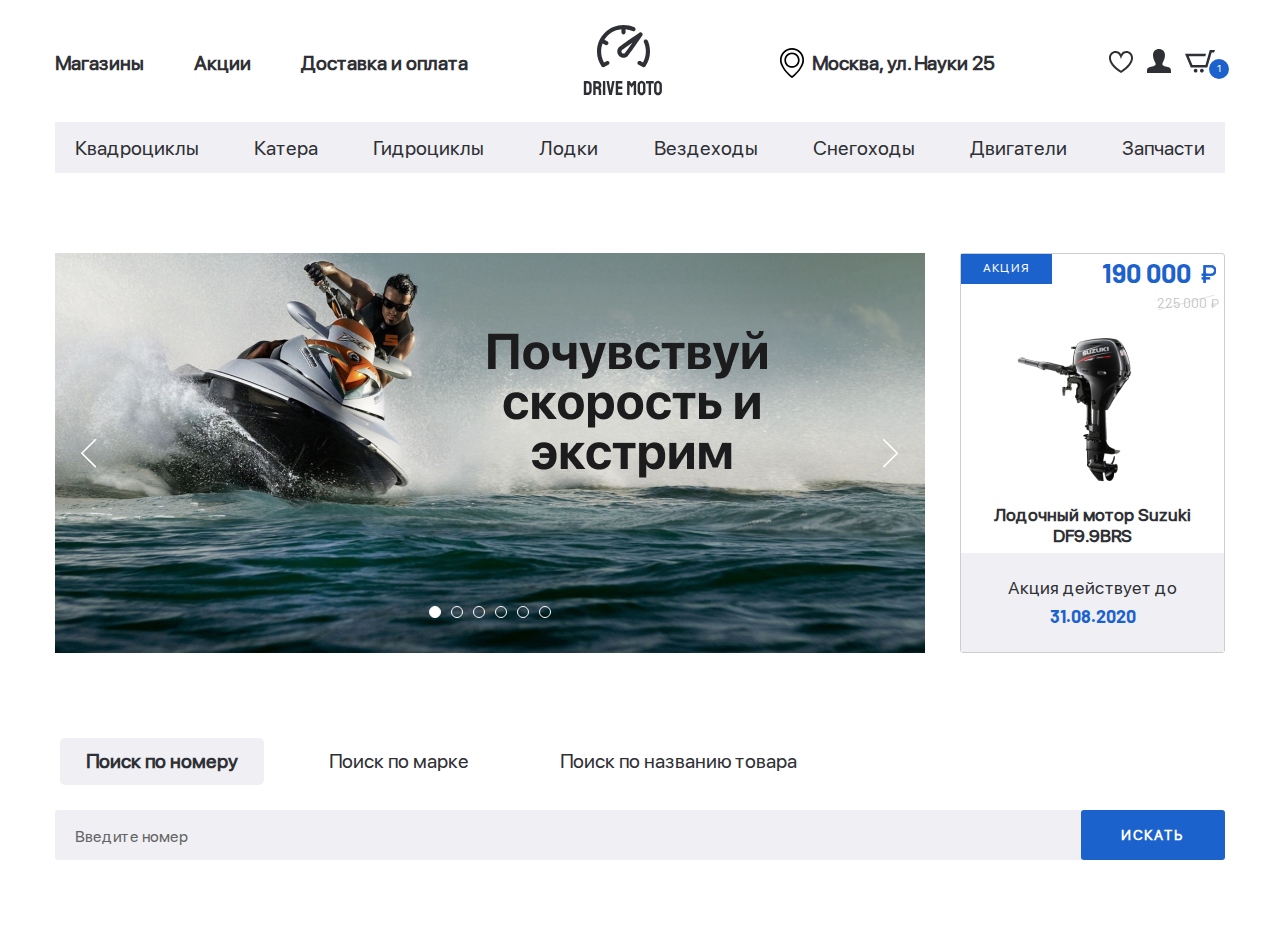
==== index.html @ dd945bc8 "adaptive search section" ====
<!DOCTYPE html>
<html lang="ru">

<head>
  <meta charset="UTF-8">
  <meta name="viewport" content="width=device-width, initial-scale=1.0">
  <title>Магазин гидроциклов</title>
  <link rel="preconnect" href="https://fonts.gstatic.com">
  <link href="https://fonts.googleapis.com/css2?family=Barlow:wght@300;400;600;700&display=swap" rel="stylesheet">
  <link rel="stylesheet" href="/css/normalize.css">
  <link rel="stylesheet" href="/css/fonts.css">
  <link rel="stylesheet" href="/css/slick.css">
  <link rel="stylesheet" href="/css/ion.rangeSlider.min.css">
  <link rel="stylesheet" href="/css/jquery.formstyler.css">
  <link rel="stylesheet" href="/css/jquery.formstyler.theme.css">
  <link rel="stylesheet" href="/css/jquery.rateyo.min.css">

  <!-- <link rel="stylesheet" href="/css/slick-theme.css"> -->
  <link rel="stylesheet" href="/css/style.css">
  <link rel="stylesheet" href="/css/media.css">
</head>

<body>

  <!-- start header -->

  <header class="header">
    <div class="container">
      <div class="header__top">
        <button class="mobile-menu__btn">
          <div class="mobile-menu__btn-line"></div>
          <div class="mobile-menu__btn-line"></div>
          <div class="mobile-menu__btn-line"></div>
        </button>

        <ul class="header__top-menu">
          <li><a href="#">Магазины</a></li>
          <li><a href="#">Акции</a></li>
          <li><a href="#">Доставка и оплата</a></li>
        </ul>
        <!-- /.header__top-menu -->
        <a href="#" class="header__logo">
          <img src="/img/logo.svg" alt="logo">
        </a>
        <div class="header__top-adress">
          <img src="/icons/location.svg" alt="adress" class="header__top-location">
          <span>Москва, ул. Науки 25</span>
        </div>
        <!-- /.header__top-adress -->
        <div class="header__top-links">
          <a href="" class="header__top-icon icon-heart"><img src="/icons/heart.svg" alt="heart"></a>
          <a href="" class="header__top-icon icon-user"><img src="/icons/user.svg" alt="user"></a>
          <a href="" class="header__top-icon icon-cart"><img src="/icons/cart.svg" alt="cart"></a>
          <span>1</span>
        </div>
        <!-- /.header__top-links -->
      </div>
      <!-- /.header__top -->
    </div>

    <div class="mobile-menu__top">
      <ul class="mobile-menu__top-items">
        <li><a href="#">Магазины</a></li>
        <li><a href="#">Акции</a></li>
        <li><a href="#">Доставка и оплата</a></li>
      </ul>
  </div>
  <!-- /.mobile-top__menu -->

    <div class="mobile-menu">
      <ul class="mobile-menu__items">

        <li class="mobil-menu__item">
          <a href="#" class="mobil-menu__link">
            <img src="/icons/user.svg" alt="user" class="mobil-menu__img">
            Войти
          </a>
        </li>

        <li class="mobil-menu__item">
          <a href="#" class="mobil-menu__link">
            <img src="/icons/user.svg" alt="user" class="mobil-menu__img">
            Регистрация
          </a>
        </li>

        <li class="mobil-menu__item">
          <a href="#" class="mobil-menu__link">
            <img src="/icons/heart.svg" alt="user" class="mobil-menu__img">
            Избранное
          </a>
        </li>

        <li class="mobil-menu__item">
          <a href="#" class="mobil-menu__link">
            <img src="/icons/cart.svg" alt="user" class="mobil-menu__img">
            Корзина
          </a>
        </li>

        <li class="mobil-menu__item">
          <a href="#" class="mobil-menu__link">
            <img src="/icons/percent.svg" alt="user" class="mobil-menu__img">
            Акции
          </a>
        </li>

        <li class="mobil-menu__item">
          <a href="#" class="mobil-menu__link">
            <img src="/icons/delivery.svg" alt="user" class="mobil-menu__img">
            Доставка и оплата
          </a>
        </li>

        <li class="mobil-menu__item">
          <a href="#" class="mobil-menu__link">
            Квадроциклы
          </a>
        </li>

        <li class="mobil-menu__item">
          <a href="#" class="mobil-menu__link">
            Катера
          </a>
        </li>

        <li class="mobil-menu__item">
          <a href="#" class="mobil-menu__link">
            Гидроциклы
          </a>
        </li>

        <li class="mobil-menu__item">
          <a href="#" class="mobil-menu__link">
            Лодки
          </a>
        </li>

        <li class="mobil-menu__item">
          <a href="#" class="mobil-menu__link">
            Вездеходы
          </a>
        </li>

        <li class="mobil-menu__item">
          <a href="#" class="mobil-menu__link">
            Снегоходы
          </a>
        </li>

        <li class="mobil-menu__item">
        <a href="#" class="mobil-menu__link">
          Двигатели
        </a>
        </li>

        <li class="mobil-menu__item">
          <a href="#" class="mobil-menu__link">
            Запчасти
          </a>
        </li>

      </ul>
      <p class="mobile-menu__addres">
        Москва,
        ул. Науки 25
      </p>
    </div>
    <!-- /.mobile-menu -->

    <div class="container">
      <div class="header__bottom">
        <ul class="header__bottom-menu">
          <li><a href="#">Квадроциклы</a></li>
          <li><a href="#">Катера</a></li>
          <li><a href="#">Гидроциклы</a></li>
          <li><a href="#">Лодки</a></li>
          <li><a href="#">Вездеходы</a></li>
          <li><a href="#">Снегоходы</a></li>
          <li><a href="#">Двигатели</a></li>
          <li><a href="#">Запчасти</a></li>
        </ul>
      </div>
      <!-- /.header__bottom -->
    </div>
  </header>
  <!-- /.header -->
  <!-- end header -->

  <main>

<!-- start section-slider -->
    <section class="section-slider section-main">
      <div class="container">
        <div class="section-slider__inner">
          <div class="slider__inner">
            <a href="#" class="section-slider__link">
              <img src="/img/slider-1/slide-1.jpg" alt="slider-1" class="section-slider__img">
            </a>
            <a href="#" class="section-slider__link">
              <img src="/img/slider-1/slide-1.jpg" alt="slider-1" class="section-slider__img">
            </a>
            <a href="#" class="section-slider__link">
              <img src="/img/slider-1/slide-1.jpg" alt="slider-1" class="section-slider__img">
            </a>
            <a href="#" class="section-slider__link">
              <img src="/img/slider-1/slide-1.jpg" alt="slider-1" class="section-slider__img">
            </a>
            <a href="#" class="section-slider__link">
              <img src="/img/slider-1/slide-1.jpg" alt="slider-1" class="section-slider__img">
            </a>
            <a href="#" class="section-slider__link">
              <img src="/img/slider-1/slide-1.jpg" alt="slider-1" class="section-slider__img">
            </a>
          </div>
          <!-- /.slider__inner -->
          <a href="#" class="action">
            <div class="action__header">
              <div class="action__header-info">акция</div>
              <div class="action__header-price">
                <span class="new-price">190 000</span>
                <div class="old-price__inner">
                  <span class="old-price">225 000</span>
                </div>

              </div>
            </div>
            <!-- /.action__header -->
            <div class="action__img-box">
              <img src="/img/slider-1/action-img.png" alt="" class="action__img">
            </div>
            <p class="action__img-text">Лодочный мотор Suzuki DF9.9BRS</p>
            <div class="action__footer">
              <div class="footer__action-text">Акция действует до</div>
              <span class="footer__action-info">31.08.2020</span>
            </div>
            <!-- /.action__footer -->
          </a>
          <!-- /.action -->
        </div>
        <!-- /.section-slider__inner -->
      </div>
    </section>
    <!-- /.section-slider -->
  <!-- end section-slider -->

  <!-- start section-search -->

  <section class="search section-main">
    <div class="container">
      <div class="search__inner">
        <div class="search__links tabs__wrapper">
          <div class="mobile-overflow">
            <a href="#tab1" class="tab search__link tab--active">Поиск по номеру</a>
            <a href="#tab2" class="tab search__link">Поиск по марке</a>
            <a href="#tab3" class="tab search__link">Поиск по названию товара</a>
          </div>
        </div>
        <!-- /.search__links -->
        <div class="search__forms">
          <div class="tabs__content search__form-inner tabs__content--active" id="tab1">
            <form class="search__form">
              <input class="search__form-input" type="text" placeholder="Введите номер">
              <button class="search__form-btn" type="submit">искать</button>
            </form>
          </div>
          <!-- /.search__forms-inner -->
          <div class="tabs__content search__form-inner" id="tab2">
            <form class="search__form">
              <input class="search__form-input" type="text" placeholder="Введите марку">
              <button class="search__form-btn" type="submit">искать</button>
            </form>
          </div>
          <!-- /.search__form-inner -->
          <div class="tabs__content search__form-inner" id="tab3">
            <form class="search__form">
              <input class="search__form-input" type="text" placeholder="Введите название товара">
              <button class="search__form-btn" type="submit">искать</button>
            </form>
          </div>
          <!-- /.search__form-inner -->
        </div>
        <!-- /.search__forms -->

      </div>
      <!-- /.search__inner -->
    </div>
  </section>
  <!-- /.search -->

  <!-- end section-search -->

  </main>




  <!-- end footer -->

  <script src="https://code.jquery.com/jquery-3.5.1.min.js"
    integrity="sha256-9/aliU8dGd2tb6OSsuzixeV4y/faTqgFtohetphbbj0=" crossorigin="anonymous"></script>
  <script src="/js/slick.min.js"></script>
  <script src="/js/ion.rangeSlider.min.js"></script>
  <script src="/js/jquery.formstyler.min.js"></script>
  <script src="/js/jquery.rateyo.min.js"></script>
  <script src="/js/main.js"></script>
</body>

</html>
---- css/fonts.css ----
@font-face {
	font-family: "SFProDisplay-Regular";
	src: local("SFProDisplay-Regular"),
		url("/fonts/SFProDisplay-Regular.woff") format("woff"),
		url("/fonts/SFProDisplay-Regular.woff2") format("woff2");
	font-weight: 400;
	font-style: normal;
}


@font-face {
	font-family: "SFProDisplay-Medium";
	src: local("SFProDisplay-Medium"),
		url("/fonts/SFProDisplay-Medium.woff") format("woff"),
		url("/fonts/SFProDisplay-Medium.woff2") format("woff2");
	font-weight: 500;
	font-style: normal;
}

@font-face {
	font-family: "SFProDisplay-Semibold";
	src: local("SFProDisplay-Semibold"),
		url("/fonts/SFProDisplay-Semibold.woff") format("woff"),
		url("/fonts/SFProDisplay-Semibold.woff2") format("woff2");
	font-weight: 600;
	font-style: normal;
}

@font-face {
	font-family: "SFProDisplay-Bold";
	src: local("SFProDisplay-Bold"),
		url("/fonts/SFProDisplay-Bold.woff") format("woff"),
		url("/fonts/SFProDisplay-Bold.woff2") format("woff2");
	font-weight: 700;
	font-style: normal;
}
---- css/ion.rangeSlider.min.css ----
/*!Ion.RangeSlider, 2.3.1, © Denis Ineshin, 2010 - 2019, IonDen.com, Build date: 2019-12-19 16:51:02*/.irs{position:relative;display:block;-webkit-touch-callout:none;-webkit-user-select:none;-khtml-user-select:none;-moz-user-select:none;-ms-user-select:none;user-select:none;font-size:12px;font-family:Arial,sans-serif}.irs-line{position:relative;display:block;overflow:hidden;outline:none !important}.irs-bar{position:absolute;display:block;left:0;width:0}.irs-shadow{position:absolute;display:none;left:0;width:0}.irs-handle{position:absolute;display:block;box-sizing:border-box;cursor:default;z-index:1}.irs-handle.type_last{z-index:2}.irs-min,.irs-max{position:absolute;display:block;cursor:default}.irs-min{left:0}.irs-max{right:0}.irs-from,.irs-to,.irs-single{position:absolute;display:block;top:0;left:0;cursor:default;white-space:nowrap}.irs-grid{position:absolute;display:none;bottom:0;left:0;width:100%;height:20px}.irs-with-grid .irs-grid{display:block}.irs-grid-pol{position:absolute;top:0;left:0;width:1px;height:8px;background:#000}.irs-grid-pol.small{height:4px}.irs-grid-text{position:absolute;bottom:0;left:0;white-space:nowrap;text-align:center;font-size:9px;line-height:9px;padding:0 3px;color:#000}.irs-disable-mask{position:absolute;display:block;top:0;left:-1%;width:102%;height:100%;cursor:default;background:rgba(0,0,0,0);z-index:2}.lt-ie9 .irs-disable-mask{background:#000;filter:alpha(opacity=0);cursor:not-allowed}.irs-disabled{opacity:.4}.irs-hidden-input{position:absolute !important;display:block !important;top:0 !important;left:0 !important;width:0 !important;height:0 !important;font-size:0 !important;line-height:0 !important;padding:0 !important;margin:0 !important;overflow:hidden;outline:none !important;z-index:-9999 !important;background:none !important;border-style:solid !important;border-color:transparent !important}.irs--flat{height:40px}.irs--flat.irs-with-grid{height:60px}.irs--flat .irs-line{top:25px;height:12px;background-color:#e1e4e9;border-radius:4px}.irs--flat .irs-bar{top:25px;height:12px;background-color:#ed5565}.irs--flat .irs-bar--single{border-radius:4px 0 0 4px}.irs--flat .irs-shadow{height:1px;bottom:16px;background-color:#e1e4e9}.irs--flat .irs-handle{top:22px;width:16px;height:18px;background-color:transparent}.irs--flat .irs-handle>i:first-child{position:absolute;display:block;top:0;left:50%;width:2px;height:100%;margin-left:-1px;background-color:#da4453}.irs--flat .irs-handle.state_hover>i:first-child,.irs--flat .irs-handle:hover>i:first-child{background-color:#a43540}.irs--flat .irs-min,.irs--flat .irs-max{top:0;padding:1px 3px;color:#999;font-size:10px;line-height:1.333;text-shadow:none;background-color:#e1e4e9;border-radius:4px}.irs--flat .irs-from,.irs--flat .irs-to,.irs--flat .irs-single{color:white;font-size:10px;line-height:1.333;text-shadow:none;padding:1px 5px;background-color:#ed5565;border-radius:4px}.irs--flat .irs-from:before,.irs--flat .irs-to:before,.irs--flat .irs-single:before{position:absolute;display:block;content:"";bottom:-6px;left:50%;width:0;height:0;margin-left:-3px;overflow:hidden;border:3px solid transparent;border-top-color:#ed5565}.irs--flat .irs-grid-pol{background-color:#e1e4e9}.irs--flat .irs-grid-text{color:#999}.irs--big{height:55px}.irs--big.irs-with-grid{height:70px}.irs--big .irs-line{top:33px;height:12px;background-color:white;background:linear-gradient(to bottom, #ddd -50%, white 150%);border:1px solid #ccc;border-radius:12px}.irs--big .irs-bar{top:33px;height:12px;background-color:#92bce0;border:1px solid #428bca;background:linear-gradient(to bottom, #ffffff 0%, #428bca 30%, #b9d4ec 100%);box-shadow:inset 0 0 1px 1px rgba(255,255,255,0.5)}.irs--big .irs-bar--single{border-radius:12px 0 0 12px}.irs--big .irs-shadow{height:1px;bottom:16px;background-color:rgba(66,139,202,0.5)}.irs--big .irs-handle{top:25px;width:30px;height:30px;border:1px solid rgba(0,0,0,0.3);background-color:#cbcfd5;background:linear-gradient(to bottom, white 0%, #B4B9BE 30%, white 100%);box-shadow:1px 1px 2px rgba(0,0,0,0.2),inset 0 0 3px 1px white;border-radius:30px}.irs--big .irs-handle.state_hover,.irs--big .irs-handle:hover{border-color:rgba(0,0,0,0.45);background-color:#939ba7;background:linear-gradient(to bottom, white 0%, #919BA5 30%, white 100%)}.irs--big .irs-min,.irs--big .irs-max{top:0;padding:1px 5px;color:white;text-shadow:none;background-color:#9f9f9f;border-radius:3px}.irs--big .irs-from,.irs--big .irs-to,.irs--big .irs-single{color:white;text-shadow:none;padding:1px 5px;background-color:#428bca;background:linear-gradient(to bottom, #428bca 0%, #3071a9 100%);border-radius:3px}.irs--big .irs-grid-pol{background-color:#428bca}.irs--big .irs-grid-text{color:#428bca}.irs--modern{height:55px}.irs--modern.irs-with-grid{height:55px}.irs--modern .irs-line{top:25px;height:5px;background-color:#d1d6e0;background:linear-gradient(to bottom, #e0e4ea 0%, #d1d6e0 100%);border:1px solid #a3adc1;border-bottom-width:0;border-radius:5px}.irs--modern .irs-bar{top:25px;height:5px;background:#20b426;background:linear-gradient(to bottom, #20b426 0%, #18891d 100%)}.irs--modern .irs-bar--single{border-radius:5px 0 0 5px}.irs--modern .irs-shadow{height:1px;bottom:21px;background-color:rgba(209,214,224,0.5)}.irs--modern .irs-handle{top:37px;width:12px;height:13px;border:1px solid #a3adc1;border-top-width:0;box-shadow:1px 1px 1px rgba(0,0,0,0.1);border-radius:0 0 3px 3px}.irs--modern .irs-handle>i:nth-child(1){position:absolute;display:block;top:-4px;left:1px;width:6px;height:6px;border:1px solid #a3adc1;background:white;transform:rotate(45deg)}.irs--modern .irs-handle>i:nth-child(2){position:absolute;display:block;box-sizing:border-box;top:0;left:0;width:10px;height:12px;background:#e9e6e6;background:linear-gradient(to bottom, white 0%, #e9e6e6 100%);border-radius:0 0 3px 3px}.irs--modern .irs-handle>i:nth-child(3){position:absolute;display:block;box-sizing:border-box;top:3px;left:3px;width:4px;height:5px;border-left:1px solid #a3adc1;border-right:1px solid #a3adc1}.irs--modern .irs-handle.state_hover,.irs--modern .irs-handle:hover{border-color:#7685a2;background:#c3c7cd;background:linear-gradient(to bottom, #ffffff 0%, #919ba5 30%, #ffffff 100%)}.irs--modern .irs-handle.state_hover>i:nth-child(1),.irs--modern .irs-handle:hover>i:nth-child(1){border-color:#7685a2}.irs--modern .irs-handle.state_hover>i:nth-child(3),.irs--modern .irs-handle:hover>i:nth-child(3){border-color:#48536a}.irs--modern .irs-min,.irs--modern .irs-max{top:0;font-size:10px;line-height:1.333;text-shadow:none;padding:1px 5px;color:white;background-color:#d1d6e0;border-radius:5px}.irs--modern .irs-from,.irs--modern .irs-to,.irs--modern .irs-single{font-size:10px;line-height:1.333;text-shadow:none;padding:1px 5px;background-color:#20b426;color:white;border-radius:5px}.irs--modern .irs-from:before,.irs--modern .irs-to:before,.irs--modern .irs-single:before{position:absolute;display:block;content:"";bottom:-6px;left:50%;width:0;height:0;margin-left:-3px;overflow:hidden;border:3px solid transparent;border-top-color:#20b426}.irs--modern .irs-grid{height:25px}.irs--modern .irs-grid-pol{background-color:#dedede}.irs--modern .irs-grid-text{color:silver;font-size:13px}.irs--sharp{height:50px;font-size:12px;line-height:1}.irs--sharp.irs-with-grid{height:57px}.irs--sharp .irs-line{top:30px;height:2px;background-color:black;border-radius:2px}.irs--sharp .irs-bar{top:30px;height:2px;background-color:#ee22fa}.irs--sharp .irs-bar--single{border-radius:2px 0 0 2px}.irs--sharp .irs-shadow{height:1px;bottom:21px;background-color:rgba(0,0,0,0.5)}.irs--sharp .irs-handle{top:25px;width:10px;height:10px;background-color:#a804b2}.irs--sharp .irs-handle>i:first-child{position:absolute;display:block;top:100%;left:0;width:0;height:0;border:5px solid transparent;border-top-color:#a804b2}.irs--sharp .irs-handle.state_hover,.irs--sharp .irs-handle:hover{background-color:black}.irs--sharp .irs-handle.state_hover>i:first-child,.irs--sharp .irs-handle:hover>i:first-child{border-top-color:black}.irs--sharp .irs-min,.irs--sharp .irs-max{color:white;font-size:14px;line-height:1;top:0;padding:3px 4px;opacity:.4;background-color:#a804b2;border-radius:2px}.irs--sharp .irs-from,.irs--sharp .irs-to,.irs--sharp .irs-single{font-size:14px;line-height:1;text-shadow:none;padding:3px 4px;background-color:#a804b2;color:white;border-radius:2px}.irs--sharp .irs-from:before,.irs--sharp .irs-to:before,.irs--sharp .irs-single:before{position:absolute;display:block;content:"";bottom:-6px;left:50%;width:0;height:0;margin-left:-3px;overflow:hidden;border:3px solid transparent;border-top-color:#a804b2}.irs--sharp .irs-grid{height:25px}.irs--sharp .irs-grid-pol{background-color:#dedede}.irs--sharp .irs-grid-text{color:silver;font-size:13px}.irs--round{height:50px}.irs--round.irs-with-grid{height:65px}.irs--round .irs-line{top:36px;height:4px;background-color:#dee4ec;border-radius:4px}.irs--round .irs-bar{top:36px;height:4px;background-color:#006cfa}.irs--round .irs-bar--single{border-radius:4px 0 0 4px}.irs--round .irs-shadow{height:4px;bottom:21px;background-color:rgba(222,228,236,0.5)}.irs--round .irs-handle{top:26px;width:24px;height:24px;border:4px solid #006cfa;background-color:white;border-radius:24px;box-shadow:0 1px 3px rgba(0,0,255,0.3)}.irs--round .irs-handle.state_hover,.irs--round .irs-handle:hover{background-color:#f0f6ff}.irs--round .irs-min,.irs--round .irs-max{color:#333;font-size:14px;line-height:1;top:0;padding:3px 5px;background-color:rgba(0,0,0,0.1);border-radius:4px}.irs--round .irs-from,.irs--round .irs-to,.irs--round .irs-single{font-size:14px;line-height:1;text-shadow:none;padding:3px 5px;background-color:#006cfa;color:white;border-radius:4px}.irs--round .irs-from:before,.irs--round .irs-to:before,.irs--round .irs-single:before{position:absolute;display:block;content:"";bottom:-6px;left:50%;width:0;height:0;margin-left:-3px;overflow:hidden;border:3px solid transparent;border-top-color:#006cfa}.irs--round .irs-grid{height:25px}.irs--round .irs-grid-pol{background-color:#dedede}.irs--round .irs-grid-text{color:silver;font-size:13px}.irs--square{height:50px}.irs--square.irs-with-grid{height:60px}.irs--square .irs-line{top:31px;height:4px;background-color:#dedede}.irs--square .irs-bar{top:31px;height:4px;background-color:black}.irs--square .irs-shadow{height:2px;bottom:21px;background-color:#dedede}.irs--square .irs-handle{top:25px;width:16px;height:16px;border:3px solid black;background-color:white;-webkit-transform:rotate(45deg);-ms-transform:rotate(45deg);transform:rotate(45deg)}.irs--square .irs-handle.state_hover,.irs--square .irs-handle:hover{background-color:#f0f6ff}.irs--square .irs-min,.irs--square .irs-max{color:#333;font-size:14px;line-height:1;top:0;padding:3px 5px;background-color:rgba(0,0,0,0.1)}.irs--square .irs-from,.irs--square .irs-to,.irs--square .irs-single{font-size:14px;line-height:1;text-shadow:none;padding:3px 5px;background-color:black;color:white}.irs--square .irs-grid{height:25px}.irs--square .irs-grid-pol{background-color:#dedede}.irs--square .irs-grid-text{color:silver;font-size:11px}
---- css/style.css ----
html {
  box-sizing: border-box;
}

*,
*::before,
*::after {
  box-sizing: inherit;
}

body {
  font-family: 'SFProDisplay-Regular', sans-serif;
  font-size: 20px;
  font-weight: 400;
  overflow-x: hidden;
  min-width: 320px;
}

h1,
h2,
h3,
h4,
h5,
h6 {
  margin: 0;
  padding: 0;
}

ul,
li {
  margin: 0;
  padding: 0;
  list-style: none;
}

p {
  margin: 0;
  padding: 0;
}

a {
  display: inline-block;
  text-decoration: none;
}

.section-main {
  margin-bottom: 80px;
}

.section__title {
  font-family: 'Barlow', sans-serif;
  font-weight: 700;
  font-size: 25px;
  color: #2F3035;
  margin-bottom: 25px;
}

.container {
  max-width: 1200px;
  padding: 0 15px;
  margin: 0 auto;
}


/* start header */
/* start header__top */

.header {
  margin-bottom: 80px;
  position: relative;
}

.header__top {
  display: flex;
  justify-content: space-between;
  align-items: center;
  padding-top: 25px;
  padding-bottom: 21px;
  text-align: center;
}

.mobile-menu__btn {
  width: 34px;
  height: 34px;
  padding: 0;
  border: none;
  background-color: transparent;
  cursor: pointer;
  outline: none;
  display: none;
}

.mobile-menu__btn-line {
  width: 34px;
  height: 3px;
  background: #2F3035;
  border-radius: 3px;
  margin-bottom: 9px;
}

.mobile-menu__btn-line:last-child {
  margin-bottom: 0;
}

.mobile-menu {
  width: 280px;
  height: 75vh;
  border-top-right-radius: 3px;
  border-bottom-right-radius: 3px;
  background-color: #FFFFFF;
  box-shadow: 0px 0px 20px rgba(0, 0, 0, 0.15);
  transform: translateX(-100%);
  transition: all .5s;
  position: absolute;
  z-index: 100;
  display: none;
  overflow-y: auto;
}

.mobile-menu-active {
  transform: translateX(0%);
}

.mobile-menu__items {
  margin-bottom: 65px;
}

.mobil-menu__item {
  border-bottom: 1px solid rgba(0, 0, 0, 0.1);
}

.mobil-menu__link {
  display: block;
  padding-top: 45px;
  padding-left: 15px;
  padding-right: auto;
  font-weight: 400;
  font-size: 20px;
  line-height: 24px;
  color: #2F3035;
}

.mobil-menu__img {
  margin-right: 15px;
  max-width: 18px;
  max-height: 18px;
}

.mobile-menu__addres {
  margin-bottom: 60px;
  padding-left: 15px;
}

.mobile-menu__top {
  display: none;
}

.mobile-menu__top-items {
  display: flex;
  justify-content: start;
  align-items: center;
  padding: 15px 0 13px 15px;
  background-color: #F0F0F4;
  width: 100%;

}

.mobile-menu__top-items li {
  margin-right: 50px;
}

.mobile-menu__top-items li:last-child {
  margin-right: 0px;
}

.mobile-menu__top a {
  font-weight: 700;
  color: #2F3035;
}

.header__top-menu {
  display: flex;
}

.header__top-menu li {
  margin-right: 50px;
}

.header__top-menu li:last-child {
  margin-right: 0;
}

.header__top-menu a {
  font-weight: 700;
  color: #2F3035;
}

.header__logo {
  width: 80px;
  height: 76px;
}

.header__top-adress {
  display: flex;
  align-items: center;
}

.header__top-adress span {
  font-weight: 700;
  color: #2F3035;
}

.header__top-location {
  width: 30px;
  height: 30px;
  margin-right: 5px;
}

.header__top-links {
  position: relative;
}

.header__top-links a {
  margin-right: 10px;
}

.header__top-links a:last-child {
  margin-right: 0;
}

.icon-heart {
  width: 24px;
  height: 22px;
}

.icon-user {
  width: 24px;
  height: 24px;
}

.icon-cart {
  width: 30px;
  height: 24px;
}

.header__top-links span {
  display: flex;
  justify-content: center;
  align-items: center;
  width: 20px;
  height: 20px;
  background-color: #1C62CD;
  font-weight: 500;
  font-size: 10px;
  text-align: center;
  color: #FFFFFF;
  border-radius: 50%;
  position: absolute;
  top: 10px;
  right: -4px;
}

/* end header__top */

/* start header__bottom */

.header__bottom {
  padding: 15px 0 13px;
  background-color: #F0F0F4;
}

.header__bottom-menu {
  display: flex;
  justify-content: space-between;
  padding: 0 20px 0;
  align-items: center;
  background-color: #F0F0F4;
}

.header__bottom-menu li {
  position: relative;
  height: 100%;
}

.header__bottom-menu a {
  display: block;
  font-weight: 400;
  color: #2F3035;
}

.header__bottom-menu a::after {
  content: '';
  position: absolute;
  top: 30px;
  display: block;
  width: 100%;
  height: 3px;
  background-color: #1C62CD;
  transform: translateY(5px) scale(0);
}

.header__bottom-menu a:hover {
  color: #1C62CD;
  transition: 0.3s;
}

.header__bottom-menu a:hover::after {
  transform: translateY(5px) scale(1);
  transition: all 0.3s;
}

/* end header__bottom */

/* end header */

/* start section-slider */

.section-slider__inner {
  min-width: 870px;
  width: 100%;
  min-height: 400px;
  display: flex;
  justify-content: space-between;
}

.slider__inner {
  max-width: 870px;
  width: 100%;
  min-height: 400px;
  position: relative;
  text-align: center;
}

.section-slider__link {
  text-decoration: none;
  outline: none;
}

.section-slider__img {
  object-fit: cover;
}

.section-slider__btn,
.product-slider__btn {
  background-color: transparent;
  border: none;
  outline: none;
  position: absolute;
  top: 50%;
  transform: translateY(-50%);
  z-index: 5;
  cursor: pointer;
}

.section-slider__btnprev {
  left: 20px;
}

.section-slider__btnnext {
  right: 20px;
}

.slick-dots {
  display: inline-block;
  position: absolute;
  bottom: 40px;
  left: 0;
  right: 0;
}

ul.slick-dots {
  margin: 0;
  padding: 0;
}

.slick-dots li {
  display: inline-block;
  margin: 0;
  padding: 0 5px;
}

.slick-dots button {
  width: 12px;
  height: 12px;
  font-size: 0;
  padding: 0;
  margin: 0;
  background-color: transparent;
  border: 1px solid #FFFFFF;
  border-radius: 50%;
  outline: none;
}

li.slick-active button {
  background-color: #fff;
}

.action {
  width: 265px;
  height: 400px;
  border: 1px solid #CDCDCD;
  border-radius: 3px;
  display: flex;
  flex-direction: column;
  justify-content: space-between;
  align-items: center;
  transition: all .5s;
}

.action:hover {
  box-shadow: 3px 3px 20px rgba(50, 50, 50, 0.25);
}

.action__header {
  width: 100%;
  display: flex;
  justify-content: space-between;
}

.action__header-info {
  height: 30px;
  background-color: #1C62CD;
  font-size: 12px;
  letter-spacing: 0.1em;
  text-transform: uppercase;
  padding: 8px 22px;
  color: #FFFFFF;
}

.action__header-price {
  display: flex;
  flex-direction: column;
}

.new-price {
  min-width: 93px;
  height: 33px;
  font-family: 'Barlow', sans-serif;
  font-weight: 700;
  font-size: 27px;
  color: #1C62CD;
  padding-right: 25px;
  margin-right: 8px;
  margin-top: 3px;
  position: relative;
}

.new-price::after {
  content: '';
  position: absolute;
  background-image: url('../img/slider-1/icon-rub.svg');
  top: 8px;
  right: 0;
  width: 15px;
  height: 18px;
}

.old-price__inner {
  text-align: right;
  position: relative;
}

.old-price {
  width: 100%;
  height: 17px;
  font-family: 'Barlow', sans-serif;
  font-weight: 400;
  font-size: 14px;
  color: #C4C4C4;
  margin-right: 8px;
  padding-right: 9px;
  background-image: url('../img/slider-1/old-price-line.svg');
  background-repeat: no-repeat;
  background-size: cover;
  background-position: center center;
}

.old-price::after {
  content: '';
  position: absolute;
  background-image: url('../img/slider-1/icon-rub-min.svg');
  top: 9px;
  right: 5px;
  width: 8px;
  height: 9px;
}

.action__img-box {
  width: 160px;
  height: 180px;
}

.action__img {
  object-fit: contain;
}

.action__img-text {
  font-weight: 700;
  font-size: 18px;
  text-align: center;
  color: #2F3035;
  max-width: 240px;
}

.action__footer {
  width: 100%;
  height: 99px;
  background: #F0F0F4;
  text-align: center;
  padding: 25px 20px;
}

.footer__action-text {
  font-weight: 400;
  font-size: 18px;
  text-align: center;
  color: #2F3035;
  margin-bottom: 6px;
}

.footer__action-info {
  font-family: Barlow;
  font-weight: 700;
  font-size: 18px;
  text-align: center;
  color: #1C62CD;
}

/* end section-slider */

/* start section search */

.search__links {
  margin-bottom: 25px;
}

.search__link {
  padding: 12px 26px;
  font-weight: 400;
  color: #2F3035;
  transition: all .2s;
  margin-right: 35px;
}

.search__link:last-child {
  margin-right: 0;
}

.search__link:hover {
  background: #F0F0F4;
  border-radius: 5px;
}

.search__link.tab--active {
  background: #F0F0F4;
  border-radius: 5px;
  font-weight: 700;
}

.tabs__content {
  display: none;
}

.tabs__content.tabs__content--active {
  display: block;
}

.search__form {
  display: flex;
  justify-content: space-between;
  align-items: center;
}

.search__form-input {
  max-width: 1170px;
  width: 100%;
  height: 50px;
  background-color: #F0F0F4;
  border-radius: 3px;
  border: none;
  padding-top: 15px;
  padding-right: 50px;
  padding-bottom: 15px;
  padding-left: 20px;
  outline: none;
  margin-right: -10px;
}

.search__form-input::placeholder {
  font-weight: 400;
  font-size: 16px;
  color: #656464;
}

.search__form-btn {
  padding: 17px 40px;
  font-style: normal;
  font-weight: 700;
  font-size: 14px;
  letter-spacing: 0.12em;
  text-transform: uppercase;
  color: #FFFFFF;
  background: #1C62CD;
  border-radius: 3px;
  border: none;
  cursor: pointer;
  outline: none;
}


.search__form-input::-webkit-input-placeholder {
  opacity: 1;
  transition: opacity 0.6s ease;
}

.search__form-input::-moz-placeholder {
  opacity: 1;
  transition: opacity 0.6s ease;
}

.search__form-input:-moz-placeholder {
  opacity: 1;
  transition: opacity 0.6s ease;
}

.search__form-input:-ms-input-placeholder {
  opacity: 1;
  transition: opacity 0.6s ease;
}

.search__form-input:focus::-webkit-input-placeholder {
  opacity: 0;
  transition: opacity 0.6s ease;
}

.search__form-input:focus::-moz-placeholder {
  opacity: 0;
  transition: opacity 0.6s ease;
}

.search__form-input:focus:-moz-placeholder {
  opacity: 0;
  transition: opacity 0.6s ease;
}

.search__form-input:focus:-ms-input-placeholder {
  opacity: 0;
  transition: opacity 0.6s ease;
}

/* end section search */

/* start section categories */

.categories {
  margin-bottom: 50px;
}

.categories__inner {
  display: flex;
  justify-content: space-between;
  flex-wrap: wrap;
}

.category__card {
  max-width: 370px;
  width: 100%;
  height: 129px;
  background: #FFFFFF;
  border: 1px solid #CDCDCD;
  border-radius: 3px;
  display: flex;
  justify-content: space-between;
  padding: 20px 20px 10px;
  margin-bottom: 30px;
  transition: all .5s;
}

.category__card:hover .category__card-text {
  color: #1C62CD;
}

.category__card:hover .categoriy__card-title {
  color: #1C62CD;
}

.category__card:hover {
  box-shadow: 3px 3px 20px rgba(50, 50, 50, 0.25);
}

.category__card-info {
  width: 50%;
  display: flex;
  flex-direction: column;
  justify-content: space-between;
}

.categoriy__card-title {
  width: 170px;
  height: 28px;
  font-family: 'Barlow', sans-serif;
  font-weight: 700;
  font-size: 23px;
  text-align: left;
  color: #2f3034;
  transition: all .5s;
}

.category__card-text {
  font-weight: normal;
  font-size: 14px;
  line-height: 17px;
  color: #C4C4C4;
  transition: all .5s;
}

.category__card-img {
  text-align: center;
  width: 50%;
}

.category__card-img img {
  max-width: 100%;
  max-height: 100%;
}


/* end section categories */

/* start section products */

.tabs__wrapper {
  padding-left: 5px;
  padding-right: 5px;
}

.products-tabs__items {
  margin-bottom: 30px;
}

.products-tabs__item {
  font-weight: 500;
  font-size: 15px;
  color: #2F3035;
  padding-bottom: 10px;
  border-bottom: 3px solid #fff;
  transition: all .5s;
}

.products-tabs__item+.products-tabs__item {
  margin-left: 50px;
}

.products-tabs__item:hover {
  border-bottom: 3px solid #1C62CD;
}

.products-tabs__item.tab--active {
  border-bottom: 3px solid #1C62CD;
}


.tabs-container__item-wrapper {
  width: 271px;
  height: 403px;
  position: relative;
  transition: all .3s;
}

.tabs-container__item-wrapper.tabs-container__item-wrapper--line {
  width: 100%;
}

.product-slider {
  margin-bottom: 30px;
}

.product-slider__item {
  display: flex;
  flex-wrap: wrap;
  justify-content: center;
  padding: 0px 7px;
}


.product-slider__item-link {
  width: auto;
  height: 403px;
  border: 1px solid #CDCDCD;
  border-radius: 3px;
  padding: 52px 20px 30px;
  display: flex;
  flex-direction: column;
  justify-content: space-between;
  align-items: center;
  transition: all .5s;
}



.product-slider__hover-text {
  padding: 18px 20px;
  background-color: rgba(255, 255, 255, .9);
  box-shadow: 0px 0px 15px rgba(0, 0, 0, 0.2);
  border-radius: 3px;
  font-weight: 400;
  color: #2F3035;
  position: absolute;
  top: 30%;
  opacity: 0;
  transition: all .5s;
}

.product-slider__item-link:hover .product-slider__hover-text {
  opacity: 1;
  color: #2F3035;
}

.product-slider__item-link:hover {
  box-shadow: 3px 3px 20px rgba(50, 50, 50, 0.25);
}

.product-slider__item-link:hover .tabs-container__title,
.product-slider__item-link:hover .tabs-container__price {
  color: #1C62CD;
}

.tabs-container__button-favorite {
  position: absolute;
  top: 15px;
  right: 15px;
  width: 24px;
  height: 22px;
  background-color: transparent;
  padding: 0;
  margin: 0;
  border: none;
  cursor: pointer;
  outline: none;
}

.tabs-container__button-favorite::before {
  content: '';
  position: absolute;
  background-image: url('../img/products/favorite.svg');
  width: 24px;
  height: 22px;
  top: 0;
  right: 0;
  z-index: 9;
}

.button-favorite--active::before {
  background-image: url('../img/products/favorite-active.svg');
}


.tabs-container__button-cart {
  position: absolute;
  right: 0;
  bottom: 0;
  width: 60px;
  height: 40px;
  background-color: #1C62CD;
  border-radius: 10px 0px 0px 0px;
  border: none;
  outline: none;
  cursor: pointer;
}

.tabs-container__button-cart::before {
  content: '';
  position: absolute;
  background-image: url('../icons/cart-white.svg');
  width: 30px;
  height: 23px;
  top: 8px;
  right: 13px;
  z-index: 10;
}

.tabs-container__img {
  margin-bottom: 15px;
  width: 200px;
  min-height: 200px;
}

.tabs-container__title {
  margin-bottom: 20px;
  font-weight: 500;
  font-size: 17px;
  text-align: center;
  color: #2F3035;
}

.tabs-container__price {
  font-family: 'Barlow', sans-serif;
  font-weight: 700;
  font-size: 30px;
  line-height: 36px;
  text-align: center;
  color: #2F3035;
}

.product-slider__item-link--sale::before {
  content: 'SALE';
  position: absolute;
  top: 0;
  left: 0;
  background-color: #1C62CD;
  padding: 8px 15px;
  font-weight: 500;
  font-size: 12px;
  letter-spacing: 0.07em;
  text-transform: uppercase;
  color: #FFFFFF;
}

.tabs-container__item-wrapper.tab-container__not-aviable .tabs-container__price {
  display: none;
}

.tabs-container__notify-text {
  display: none;
  font-weight: 700;
  font-size: 18px;
  color: #2F3035;
  margin-bottom: 50px;
}

.tabs-container__notify-link {
  content: '';
  display: none;
  position: absolute;
  left: 0;
  right: 0;
  font-weight: 400;
  font-size: 16px;
  text-align: center;
  color: #1C62CD;
  bottom: 20px;

}

.tabs-container__notify-link span {
  border-bottom: 1px solid #1C62CD;
}

.tabs-container__item-wrapper.tab-container__not-aviable .product-slider__item-link--sale::before {
  display: none;
}

.tabs-container__item-wrapper.tab-container__not-aviable .tabs-container__notify-link {
  display: block;
}

.tabs-container__item-wrapper.tab-container__not-aviable .tabs-container__button-cart {
  display: none;
}

.tabs-container__item-wrapper.tab-container__not-aviable .tabs-container__notify-text {
  display: block;
}

.product-slider__btnprev {
  left: -50px;
}

.product-slider__btnnext {
  right: -50px;
}

.products-more {
  text-align: center;
}

.products-more__link {
  padding: 15px 40px;
  background: #F0F0F4;
  font-weight: 400;
  font-size: 15px;
  letter-spacing: 0.12em;
  text-transform: uppercase;
  color: #2F3035;
}

/* end section products

/* start banner  */

.banner-home__link img {
  max-width: 1170px;
  width: 100%;
  height: auto;
}

/* end banner  */



/* start footer */

.footer {
  background-color: #F0F0F4;
  padding-bottom: 22px;
}

.footer__inner {
  display: flex;
  justify-content: space-between;
  align-items: start;
  padding-top: 42px;
  padding-bottom: 46px;
}

.footer-subs {
  width: 260px;
  height: auto;
}

.footer__title {
  font-weight: 700;
  font-size: 14px;
  color: #2F3035;
  margin-bottom: 5px;
}

.footer-subs__title {
  margin-bottom: 34px;
}

.footer-subs__form {
  display: flex;
}

.footer-subs__input {
  width: 201px;
  height: 33px;
  background: #FFFFFF;
  border: none;
  padding: 8px 20px 8px 12px;
  outline: none;
  font-weight: 300;
  font-size: 14px;
}

.footer-subs__input::placeholder {
  font-weight: 300;
  font-size: 14px;
  color: #C4C4C4;
}

.footer-subs__button {
  padding: 10px 16px;
  font-weight: 600;
  font-size: 11px;
  text-align: center;
  letter-spacing: 0.12em;
  text-transform: uppercase;
  color: #FFFFFF;
  background-color: #1C62CD;
  border: none;
  outline: none;
  cursor: pointer;
}

.footer-menu {
  width: 150px;
  height: auto;
}

.footer-menu__link {
  font-weight: 500;
  font-size: 14px;
  color: #2F3035;
}

.footer-social {
  padding-top: 40px;
  width: 260px;
  height: auto;
}

.footer-social__link+.footer-social__link {
  margin-left: 30px;
}

.footer-bottom__links {
  display: flex;
  justify-content: center;
}

.footer-bottom__link {
  font-weight: 300;
  font-size: 12px;
  color: #48494D;
}

.footer-bottom__link+.footer-bottom__link {
  margin-left: 80px;
}


.footer-subs__input::-webkit-input-placeholder {
  opacity: 1;
  transition: opacity 0.3s ease;
}

.footer-subs__input::-moz-placeholder {
  opacity: 1;
  transition: opacity 0.3s ease;
}

.footer-subs__input:-moz-placeholder {
  opacity: 1;
  transition: opacity 0.3s ease;
}

.footer-subs__input:-ms-input-placeholder {
  opacity: 1;
  transition: opacity 0.3s ease;
}

.footer-subs__input:focus::-webkit-input-placeholder {
  opacity: 0;
  transition: opacity 0.3s ease;
}

.footer-subs__input:focus::-moz-placeholder {
  opacity: 0;
  transition: opacity 0.3s ease;
}

.footer-subs__input:focus:-moz-placeholder {
  opacity: 0;
  transition: opacity 0.3s ease;
}

.footer-subs__input:focus:-ms-input-placeholder {
  opacity: 0;
  transition: opacity 0.3s ease;
}

/* end footer */




/* start page catalog */

/* start breadcrumbs */

.header-catalog {
  margin-bottom: 40px;
}

.breadcrumbs {
  margin-bottom: 40px;
}

.breadcrumbs-item {
  display: inline-block;
  padding-right: 16px;
  margin-right: 5px;
  position: relative;
  font-weight: 400;
  font-size: 15px;
}

.breadcrumbs-item::after {
  content: '';
  position: absolute;
  background-image: url('../icons/arrow-right.svg');
  width: 6px;
  height: 11px;
  right: 0px;
  bottom: 3px;
}

.breadcrumbs-link,
span.breadcrumbs-link {
  color: #C4C4C4;
}

.breadcrumbs-item:last-child::after {
  display: none;
}

/* end breadcrumbs */


/* start section catalog */

.catalog {
  margin-bottom: 100px;
}

.catalog__title {
  font-weight: 700;
  font-size: 30px;
  color: #2F3035;
  margin-bottom: 26px;
}

/* start catalog__filter */

.catalog__filter {
  display: flex;
  justify-content: space-between;
  align-items: center;
  margin-bottom: 47px;
}

.catalog__filter-items button {
  background: #F0F0F4;
  border-radius: 3px;
  font-weight: 400;
  font-size: 14px;
  color: #2F3035;
  padding: 5px 20px;
  border: none;
  cursor: pointer;
}

.catalog__filter-items button+button {
  margin-left: 10px;
}

.filter-style__select {
  border: 1px solid #D7D9DF;
}

.catalog__filter-btn {
  display: flex;
  align-items: center;
}

.catalog__filter-btn button {
  background-color: transparent;
  border: none;
  cursor: pointer;
}

.catalog__filter-btngrid {
  width: 23px;
  height: 21px;
  border: none;
  background-image: url('../icons/greed-btn.svg');
  background-size: cover;
  background-repeat: no-repeat;
  background-position: 0 0;
  margin-right: 10px;
  margin-left: 34px;
  outline: none;
}

.catalog__filter-btnline {
  width: 25px;
  height: 19px;
  border: none;
  background-image: url('../icons/line-btn.svg');
  background-size: cover;
  background-repeat: no-repeat;
  background-position: 0 0;
  outline: none;
}

.catalog__filter-button {
  opacity: 0.3;
}

.catalog__filter-button--active {
  opacity: 1;
}

/* end catalog__filter */

.catalog__inner {
  display: flex;
  justify-content: space-between;
}

/* start catalog-aside */

.catalog__inner-aside {
  max-width: 291px;
  width: 100%;
  height: auto;
  margin-right: 15px;
}


.aside-filter__tabs {
  display: flex;
  justify-content: space-between;
  margin-bottom: 48px;
}

.aside-filter__tab {
  font-weight: 500;
  font-size: 16px;
  letter-spacing: 0.09em;
  text-transform: uppercase;
  color: #C4C4C4;
  width: 50%;
}

.aside-filter__tab.tab--active {
  font-weight: 700;
  color: #2F3035;
}

.aside-filter__tab.tab--active span {
  padding-bottom: 7px;
  border-bottom: 2px solid #1C62CD;
}

.aside-filter__item-drop,
.aside-filter__item {
  margin-bottom: 40px;
}

.aside-filter__title {
  font-weight: 600;
  font-size: 16px;
  color: #2F3035;
  padding-left: 26px;
}

.filter__item-drop {
  position: relative;
  cursor: pointer;
}

.filter__item-drop::before {
  content: '';
  position: absolute;
  width: 12px;
  height: 8px;
  background-image: url('../icons/arrow-down.svg');
  bottom: 5px;
  left: 0;
  transform: rotate(0deg);
}

.filter__item-drop--active::before {
  transform: rotate(180deg);
}

.aside-filter__content {
  display: flex;
  flex-wrap: wrap;
  align-items: center;
  margin-top: 20px;
}

.aside-filter__content-box {
  width: 50%;
  margin-bottom: 22px;
}

.aside-filter__content-label {
  font-weight: 500;
  font-size: 14px;
  color: #2F3035;
}


.jq-checkbox,
.jq-radio {
  width: 14px;
  height: 14px;
  background: #fff;
  border: 1px solid #C4C4C4;
  border-radius: 2px;
  box-shadow: none;
  vertical-align: -2px;
  margin: 0 8px 0 0;
}

.jq-checkbox.focused,
.jq-radio.focused {
  border: 1px solid #C4C4C4;
}

.jq-checkbox.checked,
.jq-radio.checked {
  background: #1C62CD;
  border: none;
}

.jq-checkbox.checked .jq-checkbox__div {
  width: 8px;
  height: 4px;
  margin: 4px 0 0 3px;
  border-bottom: 2px solid #fff;
  border-left: 2px solid #fff;
  -webkit-transform: rotate(-50deg);
  transform: rotate(-50deg);
}

.jq-radio.checked .jq-radio__div {
  width: 0;
  height: 0;
  margin: 0;
  border-radius: none;
  background: transparent;
  box-shadow: none;
}


.aside-filter__content.aside-filter__content-radio {
  flex-wrap: nowrap;
}

.aside-filter__content.aside-filter__content-radio .aside-filter__content-box {
  width: auto;
  margin-right: 18px;
}

.aside-filter__content.aside-filter__content-radio .aside-filter__content-box:last-child {
  margin-right: 0;
}


.irs--flat.irs-with-grid {
  width: 100%;
  height: 60px;
}

.irs--flat {
  width: 100%;
  margin-top: -15px;
}

.irs--flat .irs-from,
.irs--flat .irs-to,
.irs--flat .irs-single {
  display: none;
}

.irs--flat .irs-min,
.irs--flat .irs-max {
  top: 60px;
  padding: 0;
  font-family: 'Barlow', sans-serif;
  color: #2F3035;
  font-size: 14px;
  line-height: 0;
  font-weight: 400;
  text-shadow: none;
  text-decoration-line: underline;
  background-color: transparent;
  border-radius: 0;
  visibility: visible !important;
  padding-left: 25px;
}

.irs-min::before,
.irs-max::before {
  position: absolute;
  left: 0;
  font-weight: 400;
  font-size: 14px;
  color: #C4C4C4;
  text-decoration: none;
}

.irs-min::before {
  content: 'от';
}

.irs-max::before {
  content: 'до';
}

.irs--flat .irs-line {
  top: 25px;
  height: 1px;
  background-color: #E0E0E0;
  border-radius: 0;
}

.irs--flat .irs-bar {
  top: 25px;
  height: 3px;
  background-color: #1C62CD;
}

.irs--flat .irs-handle,
.irs--flat .irs-handle i {
  top: 22px;
  width: 8px;
  height: 8px;
  border-radius: 50%;
  background-color: #1C62CD;
}

.irs--flat .irs-handle>i:first-child {
  width: 0;
  height: 0;
}

/* end filter price */

/* start filter power */

.filter__item-list:first-child {
  margin-top: 70px;
}

.filter__item-list {
  margin: 30px 0 40px;
  display: flex;
  justify-content: space-between;
  align-items: center;
  padding-bottom: 10px;
  border-bottom: 2px solid #C4C4C4;
}

.filter__item-listtitle {
  font-weight: 600;
  font-size: 16px;
  color: #2F3035;
  padding-left: 26px;
}

.jq-selectbox__select {
  font-family: 'Barlow', sans-serif;
  font-weight: 400;
  font-size: 14px;
  color: #48494D;
  height: 32px;
  padding: 0 35px 0 10px;
  border: none;
  border-bottom-color: none;
  border-radius: 0;
  background: #fff;
  box-shadow: none;
  text-shadow: 1px 1px #fff;
}

.jq-selectbox li:hover {
  background: rgba(107, 126, 172, 0.05);
  color: rgba(0, 0, 0, 0.6);
}

.jq-selectbox__trigger {
  position: absolute;
  top: 0;
  right: 0;
  width: 0;
  height: 0;
  border-left: none;
}

.jq-selectbox__dropdown {
  width: 100%;
  margin: 0;
  padding: 0;
  border: 1px solid #CCC;
  border-radius: 2px;
  background: #FFF;
  box-shadow: none;
  font-family: 'Barlow', sans-serif;
  font-weight: 400;
  font-size: 14px;
  color: rgba(0, 0, 0, 0.6);
  outline: none;
}

.jq-selectbox__trigger-arrow {
  background-image: url('../icons/arrow-down.svg');
  width: 12px;
  height: 8px;
  border: none;
  z-index: 10;
  transform: rotate(0deg);
}

.jq-selectbox__select:active {
  background: #fff;
  box-shadow: none;
}

.jq-selectbox__select:hover {
  background: transparent;
}

.jq-selectbox.focused .jq-selectbox__select {
  border: none;
}

.jq-selectbox li {
  min-height: 18px;
  padding: 5px 10px 6px;
  color: rgba(0, 0, 0, 0.6);
}

li.sel {
  background: transparent;
}

.jq-selectbox li.selected {
  background: rgba(107, 126, 172, 0.05);
  color: rgba(0, 0, 0, 0.6);
}

/* end filter power */


/* start filter brend */

.aside-filter__link-wrap {
  width: 100%;
}

.aside-filter__content-link {
  font-weight: 500;
  font-size: 14px;
  color: #1C62CD;
  padding-bottom: 5px;
  border-bottom: 2px solid #1C62CD;
}

/* end filter brend */


/* start filter model */

.aside-filter__content-input {
  margin-bottom: 20px;
  padding: 8px 20px;
  width: 100%;
  font-weight: 400;
  font-size: 12px;
  line-height: 14px;
  border: 1px solid #E0E0E0;
  outline: none;
}

.aside-filter__conternt-input::placeholder {
  color: #BDBEC2;
}

.aside-filter__content-input::-webkit-input-placeholder {
  opacity: 1;
  transition: opacity 0.3s ease;
}

.aside-filter__content-input::-moz-placeholder {
  opacity: 1;
  transition: opacity 0.3s ease;
}

.aside-filter__content-input:-moz-placeholder {
  opacity: 1;
  transition: opacity 0.3s ease;
}

.aside-filter__content-input:-ms-input-placeholder {
  opacity: 1;
  transition: opacity 0.3s ease;
}

.aside-filter__content-input:focus::-webkit-input-placeholder {
  opacity: 0;
  transition: opacity 0.3s ease;
}

.aside-filter__content-input:focus::-moz-placeholder {
  opacity: 0;
  transition: opacity 0.3s ease;
}

.aside-filter__content-input:focus:-moz-placeholder {
  opacity: 0;
  transition: opacity 0.3s ease;
}

.aside-filter__content-input:focus:-ms-input-placeholder {
  opacity: 0;
  transition: opacity 0.3s ease;
}

/* end filter model */

/* start filter action */

.aside-filter__item-drop.btn-checked {
  margin-bottom: 18px;
}

.btn-checked .aside-filter__content {
  flex-wrap: nowrap;
  justify-content: space-between;
  align-items: center;
}



.btn-checked .aside-filter__content-box {
  width: 63px;
  height: 25px;
  background: #F0F0F4;
  position: relative;
}

.btn-checked .jq-checkbox.checked.checked {
  background: #1C62CD;
}

.btn-checked .jq-checkbox.checked.checked~.btn-checked__text {
  color: #fff;
}

.btn-checked .aside-filter__content-label {
  font-weight: 500;
  font-size: 12px;
  letter-spacing: 0.07em;
}

.btn-checked__text {
  position: absolute;
  top: 27%;
  left: 50%;
  transform: translateX(-50%);
  color: #C4C4C4;
}

.btn-checked .jq-checkbox.filter-style {
  width: 63px;
  height: 25px;
  background-color: transparent;
  position: absolute;
  top: 0;
  border: none;
}

.btn-checked .jq-checkbox.checked .jq-checkbox__div {
  display: none;
}


/* end filter action */

/* start filter country */
/* end filter country */

.aside-filter__button-wrap {
  text-align: center;
  margin-bottom: 20px;
}

.aside-filter__button {
  font-weight: 400;
  font-size: 15px;
  text-align: center;
  letter-spacing: 0.12em;
  text-transform: uppercase;
  color: #BDBEC2;
  border: none;
  padding: 17px 85px;
  outline: none;
  background: #F0F0F4;
  cursor: pointer;
}

.aside-filter__button--active {
  background-color: #1C62CD;
  color: #fff;
}

/* start extra options box */

.filter__item-extra {
  font-weight: 400;
  font-size: 13px;
  color: #2F3035;
  position: relative;
  padding-right: 28px;
  text-align: center;
  cursor: pointer;
}

.filter__item-extra::before {
  content: '';
  position: absolute;
  width: 12px;
  height: 8px;
  background-image: url('../icons/arrow-down.svg');
  top: 3px;
  right: 36px;
  transform: rotate(180deg);
}

.filter__item-extra--active::before {
  transform: rotate(0deg);
}

.aside-filter__content-box div {
  font-size: 14px;
}

.aside-filter__button-inner {
  text-align: center;
  margin-top: 7px;
}

.aside-filter__button-reset {
  font-weight: 400;
  font-size: 13px;
  color: #C4C4C4;
  padding-bottom: 3px;
  border: none;
  outline: none;
  background-color: transparent;
  border-bottom: 2px solid #C4C4C4;
  cursor: pointer;

}

/* end extra options box */

/* end catalog-aside */

/* start catalog-list */

.catalog__inner-list {
  width: 870px;
  display: flex;
  flex-wrap: wrap;
  justify-content: space-between;
}


.tabs-container__item-wrapper {
  margin-bottom: 30px;
}

.pagination {
  width: 100%;
  margin-top: 40px;
  text-align: center;
}

.pagination-list {
  display: flex;
  justify-content: center;
  align-items: center;
}

.pagination-list__item {
  font-family: 'Barlow', sans-serif;
  font-weight: 500;
  font-size: 18px;
  display: flex;
  justify-content: center;
  align-items: center;
  width: 40px;
  height: 40px;
  border: 2px solid transparent;
}

.pagination-list__item.active {
  width: 40px;
  height: 40px;
  border: 2px solid #1C62CD;
  font-family: 'Barlow'sans-serif;
  font-weight: 500;
  font-size: 18px;
}

.pagination-list__item.active .pagination-list__link {
  color: #1C62CD;
}

.pagination-list__item+.pagination-list__item {
  margin-left: 10px;
}

.pagination-list__link {
  color: #C4C4C4;
}

/* end catalog-list */

/* end section catalog */

/* end page catalog */

/* start product-page */

/* start section product-page__card */


.product-page__card-inner {
  display: flex;
  justify-content: space-between;
}

.product-page__img-inner {
  max-width: 500px;
  width: 100%;
  height: 579px;
  padding-top: 54px;
  display: flex;
  flex-direction: column;
  justify-content: space-between;
  align-items: center;
  position: relative;
}


.product-page__img-inner.product-page__img-inner--sale::before {
  content: 'SALE';
  position: absolute;
  top: 0;
  left: 0;
  background-color: #1C62CD;
  padding: 13px 26px;
  font-weight: 500;
  font-size: 15px;
  letter-spacing: 0.12em;
  text-transform: uppercase;
  color: #FFFFFF;
  cursor: pointer;
}

.product-page__info {
  max-width: 570px;
  width: 100%;
  height: 579px;
}

.product-page__img {
  max-width: 100%;
  width: 100%;
  height: 579px;
  margin-bottom: 17px;
}

.product-page__old-price {
  font-family: 'Barlow', sans-serif;
  font-weight: 400;
  font-size: 30px;
  margin-bottom: 17px;
  color: #2F3035;
  opacity: 0.6;
  background-image: url('../img/product-page/old-line-2.svg');
  background-repeat: no-repeat;
  background-position: center center;
  background-size: cover;
}

.product-page__new-price {
  font-family: 'Barlow', sans-serif;
  font-weight: 700;
  font-size: 40px;
  color: #2F3035;
  margin-bottom: 17px;
}

.product-page__link {
  font-weight: 400;
  font-size: 15px;
  line-height: 18px;
  color: #1C62CD;
}

.product-page__title {
  font-weight: 700;
  font-size: 30px;
  color: #2F3035;
  margin-bottom: 10px;
}

.product-page__code {
  font-weight: 400;
  font-size: 15px;
  color: #2F3035;
  opacity: 0.6;
  margin-bottom: 20px;
}

.product-page__links {
  margin-bottom: 45px;
}

.product-page__favorite-link {
  width: 24px;
  height: 22px;
  margin-right: 25px;
}

.product-page__compare {
  width: 20px;
  height: 27px;
  margin-right: 25px;
}


.product-page__tabs-item {
  margin-right: 20px;
  font-weight: 400;
  font-size: 20px;
  line-height: 24px;
  color: rgb(47 48 53 / 60%);
  padding-right: 15px;
  padding-bottom: 5px;
  border-bottom: 2px solid transparent;
  margin-bottom: 20px;
}

.product-page__tabs-item:last-child {
  margin-right: 0;
}

.tab.product-page__tabs-item.tab--active {
  font-weight: 700;
  font-size: 20px;
  line-height: 24px;
  color: #2F3035;
  border-bottom: 2px solid #1C62CD;
}

.tabs__content-item {
  max-width: 445px;
  display: flex;
  font-weight: 400;
  font-size: 20px;
  color: #2F3035;
  border-bottom: 1px solid rgb(47 48 53 / 10%);
  margin-bottom: 17px;
}

.tabs__content-left {
  width: 281px;
  margin-right: 30px;
}

.tabs__content-right {
  width: 134px;
}

.product-page__card-link {
  border-bottom: 1px solid #1C62CD;
  margin-bottom: 45px;
  display: inline-block;
}

.tabs__content-more {
  display: block;
  font-weight: 300;
  font-size: 14px;
  padding-bottom: 3px;
  color: #1C62CD;
}

.product-page__button {
  background-color: #1C62CD;
  border-radius: 3px;
  color: #FFFFFF;
  text-transform: uppercase;
  border: none;
  outline: none;
  cursor: pointer;
}

.product-page__card-button {
  display: block;
  padding: 16px 53px;
}

/* end section product-page__card */

/* start section product-page__data */


.product-page__tabs-wrapper {
  max-width: 100%;
  height: 70px;
  background: #F0F0F4;
  display: flex;
  justify-content: space-between;
  padding: 22px 40px 20px;
  font-weight: 400;
  font-size: 20px;
  margin-bottom: 50px;
}

.product-page__tabs-link {
  color: rgb(47 48 53 / 60%);
  padding-bottom: 4px;
  border-bottom: 2px solid transparent;
  transition: all .5s;
}

.product-page__tabs-link.tab--active,
.product-page__tabs-link:hover {
  color: #2F3035;
  border-bottom: 2px solid #1C62CD;
}

.tabs__content-wrap {
  margin-left: 36px;
}

.product-page__info-search {
  margin-bottom: 50px;
}

.search-input__inner {
  display: inline-block;
  position: relative;
  margin-right: 155px;
}

.product-page__label-search,
.product-page__label-check {
  font-weight: 400;
  font-size: 17px;
  color: rgb(47 48 53 / 70%);
}

.product-page__label-search input {
  margin-left: 17px;
}

.product-page__search-input {
  width: 313px;
  height: 30px;
  padding: 9px 40px 9px 17px;
  background: #F0F0F4;
  border-radius: 3px;
  border: none;
  outline: none;
  font-weight: 400;
  font-size: 15px;
  color: #2F3035;
}

.product-page__search-input::placeholder {
  color: #C4C4C4;
}

.product-page__info-button {
  position: absolute;
  right: 4px;
  top: 0;
  width: 30px;
  height: 30px;
  padding: 0;
  margin: 0;
  cursor: pointer;
  background-color: transparent;
  background-image: url('../icons/search-icon.svg');
  background-repeat: no-repeat;
  background-size: auto;
  background-position: center center;
  border: none;
  outline: none;
}


.product-page__search-input::-webkit-input-placeholder {
  opacity: 1;
  transition: opacity 0.3s ease;
}

.product-page__search-input::-moz-placeholder {
  opacity: 1;
  transition: opacity 0.3s ease;
}

.product-page__search-input:-moz-placeholder {
  opacity: 1;
  transition: opacity 0.3s ease;
}

.product-page__search-input:-ms-input-placeholder {
  opacity: 1;
  transition: opacity 0.3s ease;
}

.product-page__search-input:focus::-webkit-input-placeholder {
  opacity: 0;
  transition: opacity 0.3s ease;
}

.product-page__search-input:focus::-moz-placeholder {
  opacity: 0;
  transition: opacity 0.3s ease;
}

.product-page__search-input:focus:-moz-placeholder {
  opacity: 0;
  transition: opacity 0.3s ease;
}

.product-page__search-input:focus:-ms-input-placeholder {
  opacity: 0;
  transition: opacity 0.3s ease;
}

.product-page__input-check {
  margin-right: 15px;
  width: 14px;
  height: 14px;
  border: 1px solid #dadada;
  border-radius: 1px;
}

.product-page__label-check:last-child {
  margin-left: 54px;
}


.product-card__item {
  display: flex;
  justify-content: flex-start;
  border-bottom: 1px solid rgba(47, 48, 53, .1);
  margin-bottom: 20px;
  padding-bottom: 10px;
}

.product-card__item:first-child {
  border: none;
}

.product-card__title,
.product-card__addres {
  display: block;
  width: 20%;
}

.product-card__title:first-child,
.product-card__addres:first-child {
  width: 290px;
}

.product-card__title:last-child,
.product-card__addres:last-child {
  width: 5%;
  margin-left: auto;
}

.product-card__title {
  font-weight: 500;
  font-size: 20px;
  color: #2F3035;
  padding-bottom: 40px;
}

.product-card__addres {
  font-weight: 400;
  font-size: 16px;
  color: rgba(47, 48, 53, .7);
}

.product-card__addres-line {
  display: flex;
  margin-bottom: 9px;
}

.product-card__adress-day {
  width: 48px;
  margin-right: 20px;
}

.product-card__btn {
  margin-left: auto;
}

.product-card__item-button {
  padding: 10px 40px;
  font-weight: 400;
  font-size: 13px;
  text-align: center;
  letter-spacing: 0.12em;
  text-transform: uppercase;
  color: #FFFFFF;
  background-color: #1C62CD;
  border: none;
  outline: none;
  cursor: pointer;
}

/* end section product-page__data */

/* end product-page */
---- css/media.css ----
@media(max-width: 1200px) {
	.header {
		margin-bottom: 30px;
	}

	.header__top-menu li {
		margin-right: 20px;
	}

	.section-slider__inner {
		display: flex;
		flex-direction: column;
		align-items: center;
		min-width: 280px;
		width: 100%;
	}

	.slider__inner {
		min-width: 280px;
		width: 100%;
		margin-bottom: 30px;
	}

	.action {
		min-width: 280px;
		width: 870px;
	}

}


@media(max-width: 968px) {

	.header__top-menu {
		display: none;
	}

	.header__bottom {
		display: none;
	}

	.mobile-menu__btn {
		display: block;
	}

	.mobile-menu {
		display: block;
	}

	.mobile-menu__top {
		display: block;
	}

	.action {
		min-width: 280px;
		width: 100%;
	}

}

@media(max-width: 820px) {
	.mobile-overflow {
		width: 820px;
		padding-bottom: 15px;
	}

	.tabs__wrapper {
		overflow-x: scroll;
	}

	.search__form-btn {
		width: 40px;
		height: 40px;
		padding: 0;
		font-size: 0px;
		background-color: transparent;
		color: transparent;
		cursor: pointer;
		outline: none;
		background-image: url('../icons/search-icon-dark.svg');
		background-repeat: no-repeat;
		background-position: center center;
		position: absolute;
		right: 20px;

	}

}


@media(max-width: 770px) {

	.section-slider .container {
		padding: 0;
	}

	.section-slider__inner {
		min-width: 280px;
		width: 100%;
		min-height: 200px;
		height: 100%;
	}

	.slider__inner {
		min-width: 280px;
		width: 100%;
		min-height: 200px;
		height: 100%;
		margin-bottom: 30px;
	}

	.section-slider__img {
		min-width: 280px;
		width: 100%;
		min-height: 200px;
		height: 100%;
	}

	.action {
		min-width: 280px;
		width: 94%;
	}

}

@media(max-width: 560px) {
	.header__top-adress {
		display: none;
	}
}



@media(max-width: 450px) {
	.mobile-menu__top {
		overflow-x: scroll;
	}

	.mobile-menu__top-items {
		width: 500px;
	}
}
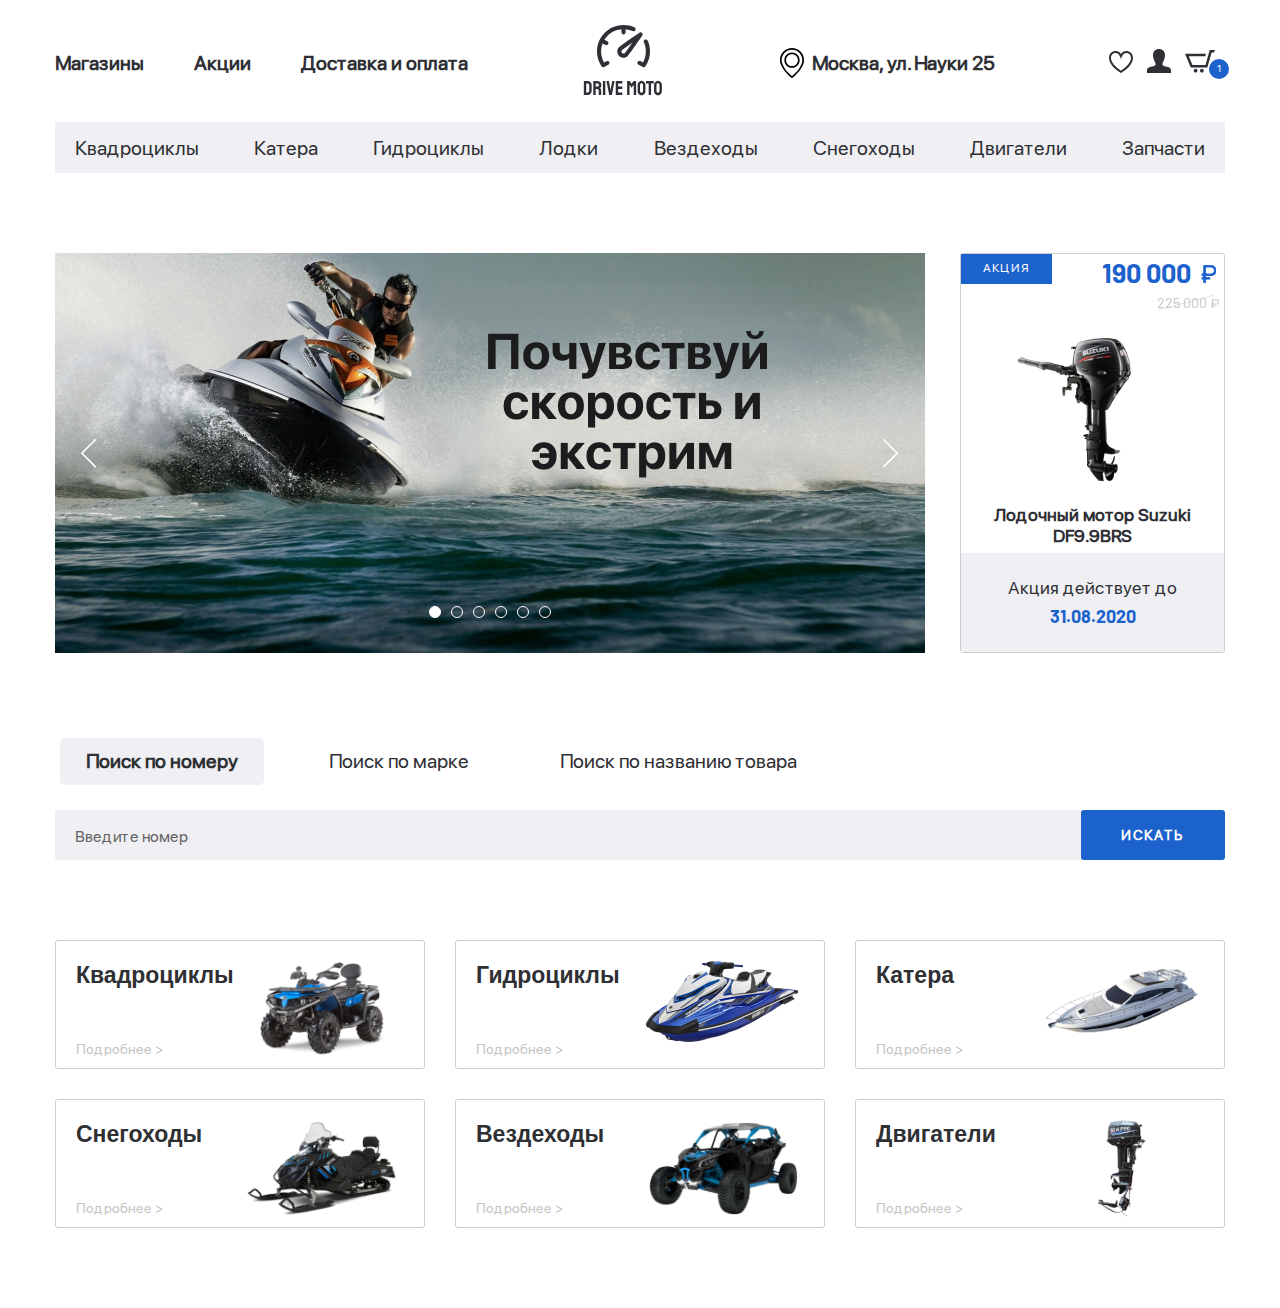
==== commit c68ebdb1: "adaptive section caterories" ====
--- a/index.html
+++ b/index.html
@@ -64,8 +64,8 @@
         <li><a href="#">Акции</a></li>
         <li><a href="#">Доставка и оплата</a></li>
       </ul>
-  </div>
-  <!-- /.mobile-top__menu -->
+    </div>
+    <!-- /.mobile-top__menu -->
 
     <div class="mobile-menu">
       <ul class="mobile-menu__items">
@@ -149,9 +149,9 @@
         </li>
 
         <li class="mobil-menu__item">
-        <a href="#" class="mobil-menu__link">
-          Двигатели
-        </a>
+          <a href="#" class="mobil-menu__link">
+            Двигатели
+          </a>
         </li>
 
         <li class="mobil-menu__item">
@@ -189,7 +189,7 @@
 
   <main>
 
-<!-- start section-slider -->
+    <!-- start section-slider -->
     <section class="section-slider section-main">
       <div class="container">
         <div class="section-slider__inner">
@@ -242,53 +242,139 @@
       </div>
     </section>
     <!-- /.section-slider -->
-  <!-- end section-slider -->
-
-  <!-- start section-search -->
-
-  <section class="search section-main">
-    <div class="container">
-      <div class="search__inner">
-        <div class="search__links tabs__wrapper">
-          <div class="mobile-overflow">
-            <a href="#tab1" class="tab search__link tab--active">Поиск по номеру</a>
-            <a href="#tab2" class="tab search__link">Поиск по марке</a>
-            <a href="#tab3" class="tab search__link">Поиск по названию товара</a>
+    <!-- end section-slider -->
+
+    <!-- start section-search -->
+
+    <section class="search section-main">
+      <div class="container">
+        <div class="search__inner">
+          <div class="search__links tabs__wrapper">
+            <div class="mobile-overflow">
+              <a href="#tab1" class="tab search__link tab--active">Поиск по номеру</a>
+              <a href="#tab2" class="tab search__link">Поиск по марке</a>
+              <a href="#tab3" class="tab search__link">Поиск по названию товара</a>
+            </div>
           </div>
-        </div>
-        <!-- /.search__links -->
-        <div class="search__forms">
-          <div class="tabs__content search__form-inner tabs__content--active" id="tab1">
-            <form class="search__form">
-              <input class="search__form-input" type="text" placeholder="Введите номер">
-              <button class="search__form-btn" type="submit">искать</button>
-            </form>
+          <!-- /.search__links -->
+          <div class="search__forms">
+            <div class="tabs__content search__form-inner tabs__content--active" id="tab1">
+              <form class="search__form">
+                <input class="search__form-input" type="text" placeholder="Введите номер">
+                <button class="search__form-btn" type="submit">искать</button>
+              </form>
+            </div>
+            <!-- /.search__forms-inner -->
+            <div class="tabs__content search__form-inner" id="tab2">
+              <form class="search__form">
+                <input class="search__form-input" type="text" placeholder="Введите марку">
+                <button class="search__form-btn" type="submit">искать</button>
+              </form>
+            </div>
+            <!-- /.search__form-inner -->
+            <div class="tabs__content search__form-inner" id="tab3">
+              <form class="search__form">
+                <input class="search__form-input" type="text" placeholder="Введите название товара">
+                <button class="search__form-btn" type="submit">искать</button>
+              </form>
+            </div>
+            <!-- /.search__form-inner -->
           </div>
-          <!-- /.search__forms-inner -->
-          <div class="tabs__content search__form-inner" id="tab2">
-            <form class="search__form">
-              <input class="search__form-input" type="text" placeholder="Введите марку">
-              <button class="search__form-btn" type="submit">искать</button>
-            </form>
-          </div>
-          <!-- /.search__form-inner -->
-          <div class="tabs__content search__form-inner" id="tab3">
-            <form class="search__form">
-              <input class="search__form-input" type="text" placeholder="Введите название товара">
-              <button class="search__form-btn" type="submit">искать</button>
-            </form>
-          </div>
-          <!-- /.search__form-inner -->
-        </div>
-        <!-- /.search__forms -->
-
-      </div>
-      <!-- /.search__inner -->
-    </div>
-  </section>
-  <!-- /.search -->
-
-  <!-- end section-search -->
+          <!-- /.search__forms -->
+
+        </div>
+        <!-- /.search__inner -->
+      </div>
+    </section>
+    <!-- /.search -->
+
+    <!-- end section-search -->
+
+
+    <!-- start section categories -->
+
+    <section class="categories">
+      <div class="container">
+        <div class="categories__inner">
+          <a class="category__card" href="#">
+            <div class="category__card-info">
+              <h3 class="categoriy__card-title">Квадроциклы</h3>
+              <span class="category__card-text">Подробнее ></span>
+            </div>
+            <!-- /.category__card-info -->
+            <div class="category__card-img">
+              <img src="/img/categories/quad-bike.png" alt="category">
+            </div>
+            <!-- /.category__card-img -->
+          </a>
+          <!-- /.category__card -->
+          <a class="category__card" href="#">
+            <div class="category__card-info">
+              <h3 class="categoriy__card-title">Гидроциклы</h3>
+              <span class="category__card-text">Подробнее ></span>
+            </div>
+            <!-- /.category__card-info -->
+            <div class="category__card-img">
+              <img src="/img/categories/water-bike.png" alt="category">
+            </div>
+            <!-- /.category__card-img -->
+          </a>
+          <!-- /.category__card -->
+          <a class="category__card" href="#">
+            <div class="category__card-info">
+              <h2 class="categoriy__card-title">Катера</h2>
+              <span class="category__card-text">Подробнее ></span>
+            </div>
+            <!-- /.category__card-info -->
+            <div class="category__card-img">
+              <img src="/img/categories/boat.png" alt="category">
+            </div>
+            <!-- /.category__card-img -->
+          </a>
+          <!-- /.category__card -->
+          <a class="category__card" href="#">
+            <div class="category__card-info">
+              <h2 class="categoriy__card-title">Снегоходы</h2>
+              <span class="category__card-text">Подробнее ></span>
+            </div>
+            <!-- /.category__card-info -->
+            <div class="category__card-img">
+              <img src="/img/categories/snowmobile.png" alt="category">
+            </div>
+            <!-- /.category__card-img -->
+          </a>
+          <!-- /.category__card -->
+          <a class="category__card" href="#">
+            <div class="category__card-info">
+              <h2 class="categoriy__card-title">Вездеходы</h2>
+              <span class="category__card-text">Подробнее ></span>
+            </div>
+            <!-- /.category__card-info -->
+            <div class="category__card-img">
+              <img src="/img/categories/jeep.png" alt="category">
+            </div>
+            <!-- /.category__card-img -->
+          </a>
+          <!-- /.category__card -->
+          <a class="category__card" href="#">
+            <div class="category__card-info">
+              <h2 class="categoriy__card-title">Двигатели</h2>
+              <span class="category__card-text">Подробнее ></span>
+            </div>
+            <!-- /.category__card-info -->
+            <div class="category__card-img">
+              <img src="/img/categories/engine.png" alt="category">
+            </div>
+            <!-- /.category__card-img -->
+          </a>
+          <!-- /.category__card -->
+        </div>
+        <!-- /.categories__inner -->
+      </div>
+    </section>
+    <!-- /.categories -->
+
+    <!-- end section categories -->
 
   </main>
 
--- a/css/media.css
+++ b/css/media.css
@@ -24,6 +24,12 @@
 	.action {
 		min-width: 280px;
 		width: 870px;
+	}
+
+	.categories__inner {
+		display: flex;
+		justify-content: space-around;
+		flex-wrap: wrap;
 	}
 
 }
@@ -139,4 +145,8 @@
 	.mobile-menu__top-items {
 		width: 500px;
 	}
+
+	.category__card {
+		padding: 10px;
+	}
 }
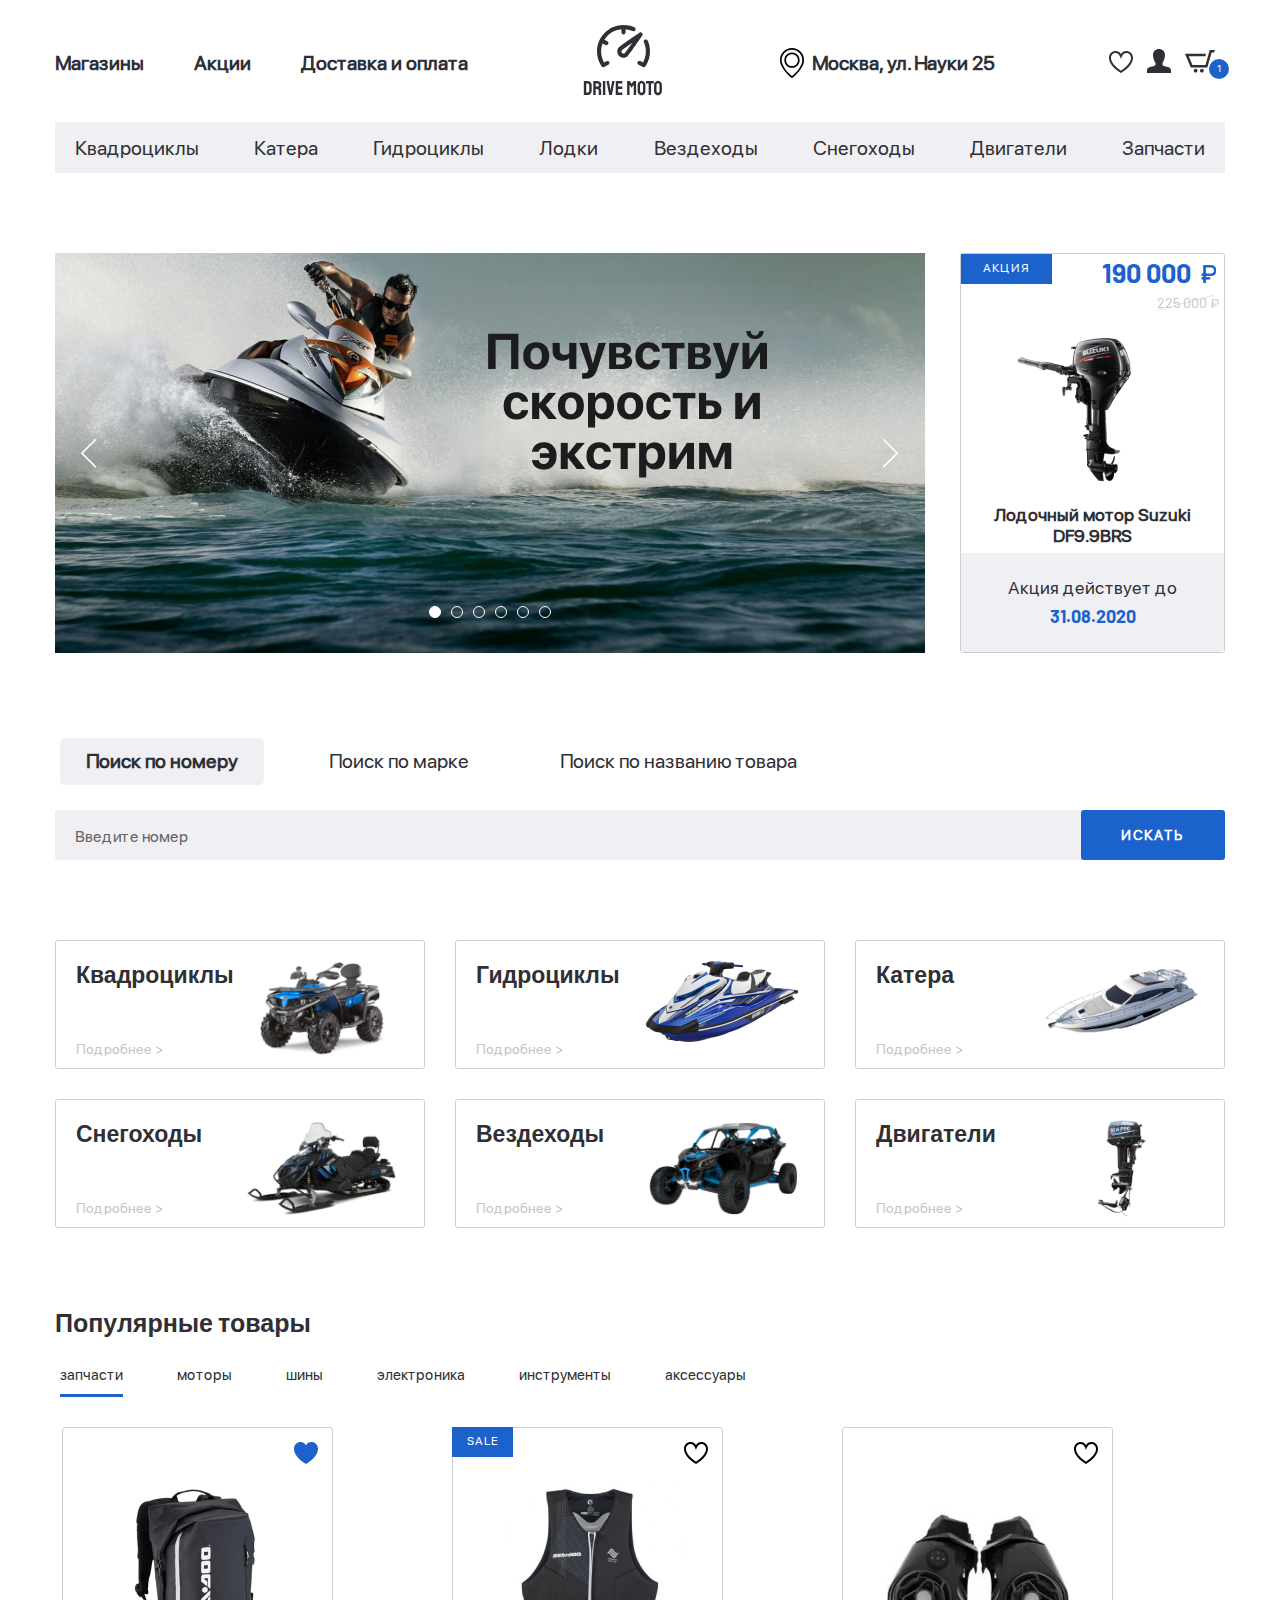
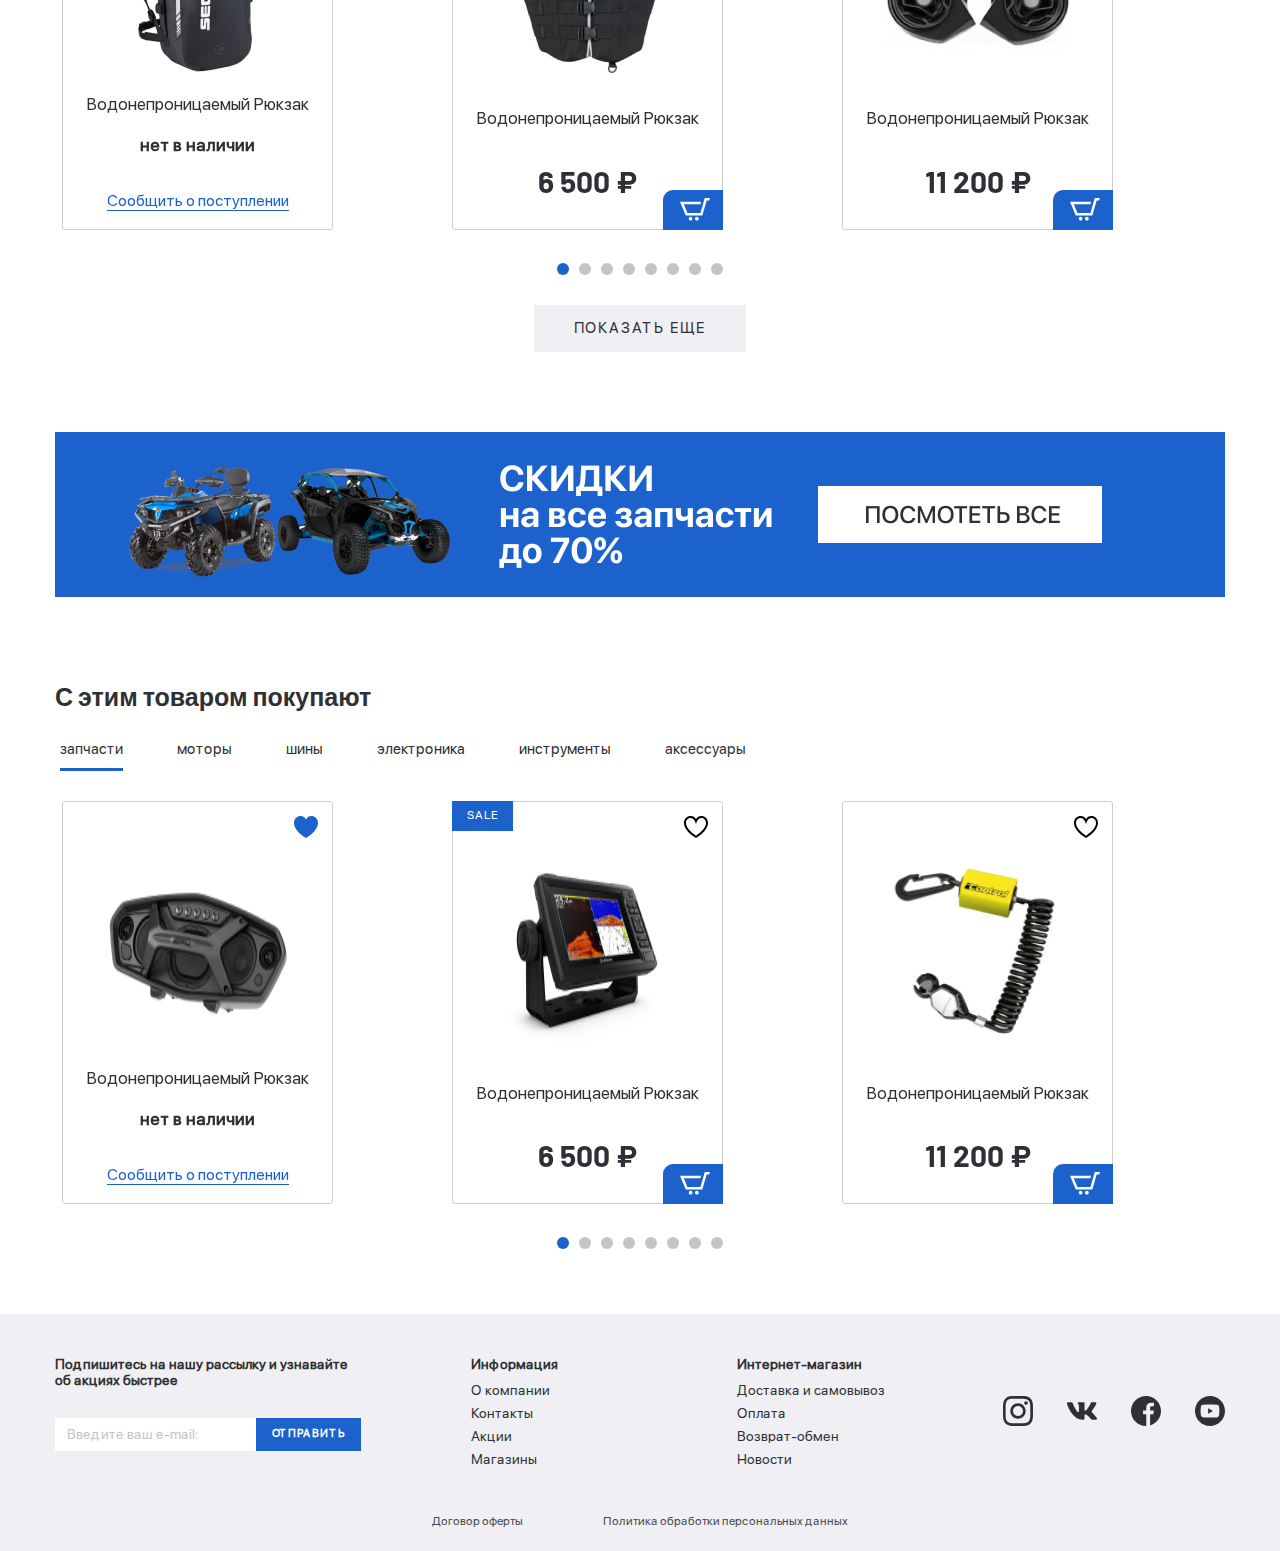
==== commit f8367cc4: "add adaptive home-page" ====
--- a/index.html
+++ b/index.html
@@ -376,12 +376,2008 @@
 
     <!-- end section categories -->
 
+
+    <!-- start section products -->
+
+    <section class="products section-main">
+      <div class="container">
+        <div class="products__inner">
+          <h2 class="section__title">Популярные товары</h2>
+
+          <div class="tabs products-tabs__items tabs__wrapper">
+            <div class="mobile-overflow__slider">
+              <a href="#product-tab-1" class="tab products-tabs__item tab--active">запчасти</a>
+              <a href="#product-tab-2" class="tab products-tabs__item">моторы</a>
+              <a href="#product-tab-3" class="tab products-tabs__item">шины </a>
+              <a href="#product-tab-4" class="tab products-tabs__item">электроника</a>
+              <a href="#product-tab-5" class="tab products-tabs__item">инструменты</a>
+              <a href="#product-tab-6" class="tab products-tabs__item">аксессуары </a>
+            </div>
+            <!-- mobile-overflow -->
+          </div>
+          <!-- /.tabs products-tabs__items-->
+
+
+          <div class="tabs-container product__container">
+
+            <div class="tabs__content product__content tabs__content--active" id="product-tab-1">
+
+              <div class="product-slider">
+
+                <div class="product-slider__item">
+                  <div class="tabs-container__item-wrapper tab-container__not-aviable">
+                    <button class="tabs-container__button-favorite button-favorite--active"></button>
+                    <button class="tabs-container__button-cart"></button>
+                    <a class="tabs-container__notify-link" href="#"><span>Сообщить о поступлении</span></a>
+                    <a class="product-slider__item-link product-slider__item-link--sale" href="#">
+                      <span class="product-slider__hover-text">посмотреть товар</span>
+                      <img src="/img/products/product-1.jpg" alt="product-1" class="tabs-container__img">
+                      <h3 class="tabs-container__title">Водонепроницаемый Рюкзак</h3>
+                      <span class="tabs-container__price">9 800 ₽</span>
+                      <span class="tabs-container__notify-text">нет в наличии</span>
+                    </a>
+                    <!-- /.product-slider__item-link -->
+                  </div>
+                  <!-- tabs-container__item-wrapper -->
+                </div>
+                <!-- /.product-slider__item -->
+
+                <div class="product-slider__item">
+                  <div class="tabs-container__item-wrapper">
+                    <button class="tabs-container__button-favorite"></button>
+                    <button class="tabs-container__button-cart"></button>
+                    <a class="tabs-container__notify-link" href="#"><span>Сообщить о поступлении</span></a>
+                    <a class="product-slider__item-link product-slider__item-link--sale" href="#">
+                      <span class="product-slider__hover-text">посмотреть товар</span>
+                      <img src="/img/products/product-2.jpg" alt="product-1" class="tabs-container__img">
+                      <h3 class="tabs-container__title">Водонепроницаемый Рюкзак</h3>
+                      <span class="tabs-container__price">6 500 ₽</span>
+                      <span class="tabs-container__notify-text">нет в наличии</span>
+                    </a>
+                    <!-- /.product-slider__item-link -->
+                  </div>
+                  <!-- tabs-container__item-wrapper -->
+                </div>
+                <!-- /.product-slider__item -->
+
+                <div class="product-slider__item">
+                  <div class="tabs-container__item-wrapper">
+                    <button class="tabs-container__button-favorite"></button>
+                    <button class="tabs-container__button-cart"></button>
+                    <a class="tabs-container__notify-link" href="#"><span>Сообщить о поступлении</span></a>
+                    <a class="product-slider__item-link" href="#">
+                      <span class="product-slider__hover-text">посмотреть товар</span>
+                      <img src="/img/products/product-3.jpg" alt="product-1" class="tabs-container__img">
+                      <h3 class="tabs-container__title">Водонепроницаемый Рюкзак</h3>
+                      <span class="tabs-container__price">11 200 ₽</span>
+                      <span class="tabs-container__notify-text">нет в наличии</span>
+                    </a>
+                    <!-- /.product-slider__item-link -->
+                  </div>
+                  <!-- tabs-container__item-wrapper -->
+                </div>
+                <!-- /.product-slider__item -->
+
+                <div class="product-slider__item">
+                  <div class="tabs-container__item-wrapper">
+                    <button class="tabs-container__button-favorite"></button>
+                    <button class="tabs-container__button-cart"></button>
+                    <a class="tabs-container__notify-link" href="#"><span>Сообщить о поступлении</span></a>
+                    <a class="product-slider__item-link product-slider__item-link--sale" href="#">
+                      <span class="product-slider__hover-text">посмотреть товар</span>
+                      <img src="/img/products/product-4.jpg" alt="product-1" class="tabs-container__img">
+                      <h3 class="tabs-container__title">Водонепроницаемый Рюкзак</h3>
+                      <span class="tabs-container__price">250 800 ₽</span>
+                      <span class="tabs-container__notify-text">нет в наличии</span>
+                    </a>
+                    <!-- /.product-slider__item-link -->
+                  </div>
+                  <!-- tabs-container__item-wrapper -->
+                </div>
+                <!-- /.product-slider__item -->
+
+                <div class="product-slider__item">
+                  <div class="tabs-container__item-wrapper tab-container__not-aviable">
+                    <button class="tabs-container__button-favorite button-favorite--active"></button>
+                    <button class="tabs-container__button-cart"></button>
+                    <a class="tabs-container__notify-link" href="#"><span>Сообщить о поступлении</span></a>
+                    <a class="product-slider__item-link product-slider__item-link--sale" href="#">
+                      <span class="product-slider__hover-text">посмотреть товар</span>
+                      <img src="/img/products/product-1.jpg" alt="product-1" class="tabs-container__img">
+                      <h3 class="tabs-container__title">Водонепроницаемый Рюкзак</h3>
+                      <span class="tabs-container__price">9 800 ₽</span>
+                      <span class="tabs-container__notify-text">нет в наличии</span>
+                    </a>
+                    <!-- /.product-slider__item-link -->
+                  </div>
+                  <!-- tabs-container__item-wrapper -->
+                </div>
+                <!-- /.product-slider__item -->
+
+                <div class="product-slider__item">
+                  <div class="tabs-container__item-wrapper tab-container__not-aviable">
+                    <button class="tabs-container__button-favorite"></button>
+                    <button class="tabs-container__button-cart"></button>
+                    <a class="tabs-container__notify-link" href="#"><span>Сообщить о поступлении</span></a>
+                    <a class="product-slider__item-link product-slider__item-link--sale" href="#">
+                      <span class="product-slider__hover-text">посмотреть товар</span>
+                      <img src="/img/products/product-2.jpg" alt="product-1" class="tabs-container__img">
+                      <h3 class="tabs-container__title">Водонепроницаемый Рюкзак</h3>
+                      <span class="tabs-container__price">9 800 ₽</span>
+                      <span class="tabs-container__notify-text">нет в наличии</span>
+                    </a>
+                    <!-- /.product-slider__item-link -->
+                  </div>
+                  <!-- tabs-container__item-wrapper -->
+                </div>
+                <!-- /.product-slider__item -->
+
+                <div class="product-slider__item">
+                  <div class="tabs-container__item-wrapper tab-container__not-aviable">
+                    <button class="tabs-container__button-favorite button-favorite--active"></button>
+                    <button class="tabs-container__button-cart"></button>
+                    <a class="tabs-container__notify-link" href="#"><span>Сообщить о поступлении</span></a>
+                    <a class="product-slider__item-link product-slider__item-link--sale" href="#">
+                      <span class="product-slider__hover-text">посмотреть товар</span>
+                      <img src="/img/products/product-3.jpg" alt="product-1" class="tabs-container__img">
+                      <h3 class="tabs-container__title">Водонепроницаемый Рюкзак</h3>
+                      <span class="tabs-container__price">9 800 ₽</span>
+                      <span class="tabs-container__notify-text">нет в наличии</span>
+                    </a>
+                    <!-- /.product-slider__item-link -->
+                  </div>
+                  <!-- tabs-container__item-wrapper -->
+                </div>
+                <!-- /.product-slider__item -->
+
+                <div class="product-slider__item">
+                  <div class="tabs-container__item-wrapper tab-container__not-aviable">
+                    <button class="tabs-container__button-favorite"></button>
+                    <button class="tabs-container__button-cart"></button>
+                    <a class="tabs-container__notify-link" href="#"><span>Сообщить о поступлении</span></a>
+                    <a class="product-slider__item-link product-slider__item-link--sale" href="#">
+                      <span class="product-slider__hover-text">посмотреть товар</span>
+                      <img src="/img/products/product-4.jpg" alt="product-1" class="tabs-container__img">
+                      <h3 class="tabs-container__title">Водонепроницаемый Рюкзак</h3>
+                      <span class="tabs-container__price">9 800 ₽</span>
+                      <span class="tabs-container__notify-text">нет в наличии</span>
+                    </a>
+                    <!-- /.product-slider__item-link -->
+                  </div>
+                  <!-- tabs-container__item-wrapper -->
+                </div>
+                <!-- /.product-slider__item -->
+
+              </div>
+              <!-- /.product-slider -->
+            </div>
+            <!-- /.product__content -->
+
+            <div class="tabs__content product__content" id="product-tab-2">
+
+              <div class="product-slider">
+
+                <div class="product-slider__item">
+                  <div class="tabs-container__item-wrapper tab-container__not-aviable">
+                    <button class="tabs-container__button-favorite"></button>
+                    <button class="tabs-container__button-cart"></button>
+                    <a class="tabs-container__notify-link" href="#"><span>Сообщить о поступлении</span></a>
+                    <a class="product-slider__item-link product-slider__item-link--sale" href="#">
+                      <span class="product-slider__hover-text">посмотреть товар</span>
+                      <img src="/img/products/product-1.jpg" alt="product-1" class="tabs-container__img">
+                      <h3 class="tabs-container__title">Водонепроницаемый Рюкзак</h3>
+                      <span class="tabs-container__price">9 800 ₽</span>
+                      <span class="tabs-container__notify-text">нет в наличии</span>
+                    </a>
+                    <!-- /.product-slider__item-link -->
+                  </div>
+                  <!-- tabs-container__item-wrapper -->
+                </div>
+                <!-- /.product-slider__item -->
+
+                <div class="product-slider__item">
+                  <div class="tabs-container__item-wrapper">
+                    <button class="tabs-container__button-favorite"></button>
+                    <button class="tabs-container__button-cart"></button>
+                    <a class="tabs-container__notify-link" href="#"><span>Сообщить о поступлении</span></a>
+                    <a class="product-slider__item-link product-slider__item-link--sale" href="#">
+                      <span class="product-slider__hover-text">посмотреть товар</span>
+                      <img src="/img/products/product-2.jpg" alt="product-1" class="tabs-container__img">
+                      <h3 class="tabs-container__title">Водонепроницаемый Рюкзак</h3>
+                      <span class="tabs-container__price">6 500 ₽</span>
+                      <span class="tabs-container__notify-text">нет в наличии</span>
+                    </a>
+                    <!-- /.product-slider__item-link -->
+                  </div>
+                  <!-- tabs-container__item-wrapper -->
+                </div>
+                <!-- /.product-slider__item -->
+
+                <div class="product-slider__item">
+                  <div class="tabs-container__item-wrapper">
+                    <button class="tabs-container__button-favorite button-favorite--active"></button>
+                    <button class="tabs-container__button-cart"></button>
+                    <a class="tabs-container__notify-link" href="#"><span>Сообщить о поступлении</span></a>
+                    <a class="product-slider__item-link" href="#">
+                      <span class="product-slider__hover-text">посмотреть товар</span>
+                      <img src="/img/products/product-3.jpg" alt="product-1" class="tabs-container__img">
+                      <h3 class="tabs-container__title">Водонепроницаемый Рюкзак</h3>
+                      <span class="tabs-container__price">11 200 ₽</span>
+                      <span class="tabs-container__notify-text">нет в наличии</span>
+                    </a>
+                    <!-- /.product-slider__item-link -->
+                  </div>
+                  <!-- tabs-container__item-wrapper -->
+                </div>
+                <!-- /.product-slider__item -->
+
+                <div class="product-slider__item">
+                  <div class="tabs-container__item-wrapper">
+                    <button class="tabs-container__button-favorite"></button>
+                    <button class="tabs-container__button-cart"></button>
+                    <a class="tabs-container__notify-link" href="#"><span>Сообщить о поступлении</span></a>
+                    <a class="product-slider__item-link product-slider__item-link--sale" href="#">
+                      <span class="product-slider__hover-text">посмотреть товар</span>
+                      <img src="/img/products/product-4.jpg" alt="product-1" class="tabs-container__img">
+                      <h3 class="tabs-container__title">Водонепроницаемый Рюкзак</h3>
+                      <span class="tabs-container__price">250 800 ₽</span>
+                      <span class="tabs-container__notify-text">нет в наличии</span>
+                    </a>
+                    <!-- /.product-slider__item-link -->
+                  </div>
+                  <!-- tabs-container__item-wrapper -->
+                </div>
+                <!-- /.product-slider__item -->
+
+                <div class="product-slider__item">
+                  <div class="tabs-container__item-wrapper tab-container__not-aviable">
+                    <button class="tabs-container__button-favorite button-favorite--active"></button>
+                    <button class="tabs-container__button-cart"></button>
+                    <a class="tabs-container__notify-link" href="#"><span>Сообщить о поступлении</span></a>
+                    <a class="product-slider__item-link product-slider__item-link--sale" href="#">
+                      <span class="product-slider__hover-text">посмотреть товар</span>
+                      <img src="/img/products/product-1.jpg" alt="product-1" class="tabs-container__img">
+                      <h3 class="tabs-container__title">Водонепроницаемый Рюкзак</h3>
+                      <span class="tabs-container__price">9 800 ₽</span>
+                      <span class="tabs-container__notify-text">нет в наличии</span>
+                    </a>
+                    <!-- /.product-slider__item-link -->
+                  </div>
+                  <!-- tabs-container__item-wrapper -->
+                </div>
+                <!-- /.product-slider__item -->
+
+                <div class="product-slider__item">
+                  <div class="tabs-container__item-wrapper tab-container__not-aviable">
+                    <button class="tabs-container__button-favorite button-favorite--active"></button>
+                    <button class="tabs-container__button-cart"></button>
+                    <a class="tabs-container__notify-link" href="#"><span>Сообщить о поступлении</span></a>
+                    <a class="product-slider__item-link product-slider__item-link--sale" href="#">
+                      <span class="product-slider__hover-text">посмотреть товар</span>
+                      <img src="/img/products/product-2.jpg" alt="product-1" class="tabs-container__img">
+                      <h3 class="tabs-container__title">Водонепроницаемый Рюкзак</h3>
+                      <span class="tabs-container__price">9 800 ₽</span>
+                      <span class="tabs-container__notify-text">нет в наличии</span>
+                    </a>
+                    <!-- /.product-slider__item-link -->
+                  </div>
+                  <!-- tabs-container__item-wrapper -->
+                </div>
+                <!-- /.product-slider__item -->
+
+                <div class="product-slider__item">
+                  <div class="tabs-container__item-wrapper tab-container__not-aviable">
+                    <button class="tabs-container__button-favorite button-favorite--active"></button>
+                    <button class="tabs-container__button-cart"></button>
+                    <a class="tabs-container__notify-link" href="#"><span>Сообщить о поступлении</span></a>
+                    <a class="product-slider__item-link product-slider__item-link--sale" href="#">
+                      <span class="product-slider__hover-text">посмотреть товар</span>
+                      <img src="/img/products/product-3.jpg" alt="product-1" class="tabs-container__img">
+                      <h3 class="tabs-container__title">Водонепроницаемый Рюкзак</h3>
+                      <span class="tabs-container__price">9 800 ₽</span>
+                      <span class="tabs-container__notify-text">нет в наличии</span>
+                    </a>
+                    <!-- /.product-slider__item-link -->
+                  </div>
+                  <!-- tabs-container__item-wrapper -->
+                </div>
+                <!-- /.product-slider__item -->
+
+                <div class="product-slider__item">
+                  <div class="tabs-container__item-wrapper tab-container__not-aviable">
+                    <button class="tabs-container__button-favorite"></button>
+                    <button class="tabs-container__button-cart"></button>
+                    <a class="tabs-container__notify-link" href="#"><span>Сообщить о поступлении</span></a>
+                    <a class="product-slider__item-link product-slider__item-link--sale" href="#">
+                      <span class="product-slider__hover-text">посмотреть товар</span>
+                      <img src="/img/products/product-4.jpg" alt="product-1" class="tabs-container__img">
+                      <h3 class="tabs-container__title">Водонепроницаемый Рюкзак</h3>
+                      <span class="tabs-container__price">9 800 ₽</span>
+                      <span class="tabs-container__notify-text">нет в наличии</span>
+                    </a>
+                    <!-- /.product-slider__item-link -->
+                  </div>
+                  <!-- tabs-container__item-wrapper -->
+                </div>
+                <!-- /.product-slider__item -->
+
+              </div>
+              <!-- /.product-slider -->
+            </div>
+            <!-- /.product__content -->
+
+            <div class="tabs__content product__content" id="product-tab-3">
+
+              <div class="product-slider">
+
+                <div class="product-slider__item">
+                  <div class="tabs-container__item-wrapper tab-container__not-aviable">
+                    <button class="tabs-container__button-favorite button-favorite--active"></button>
+                    <button class="tabs-container__button-cart"></button>
+                    <a class="tabs-container__notify-link" href="#"><span>Сообщить о поступлении</span></a>
+                    <a class="product-slider__item-link product-slider__item-link--sale" href="#">
+                      <span class="product-slider__hover-text">посмотреть товар</span>
+                      <img src="/img/products/product-1.jpg" alt="product-1" class="tabs-container__img">
+                      <h3 class="tabs-container__title">Водонепроницаемый Рюкзак</h3>
+                      <span class="tabs-container__price">9 800 ₽</span>
+                      <span class="tabs-container__notify-text">нет в наличии</span>
+                    </a>
+                    <!-- /.product-slider__item-link -->
+                  </div>
+                  <!-- tabs-container__item-wrapper -->
+                </div>
+                <!-- /.product-slider__item -->
+
+                <div class="product-slider__item">
+                  <div class="tabs-container__item-wrapper">
+                    <button class="tabs-container__button-favorite button-favorite--active"></button>
+                    <button class="tabs-container__button-cart"></button>
+                    <a class="tabs-container__notify-link" href="#"><span>Сообщить о поступлении</span></a>
+                    <a class="product-slider__item-link product-slider__item-link--sale" href="#">
+                      <span class="product-slider__hover-text">посмотреть товар</span>
+                      <img src="/img/products/product-2.jpg" alt="product-1" class="tabs-container__img">
+                      <h3 class="tabs-container__title">Водонепроницаемый Рюкзак</h3>
+                      <span class="tabs-container__price">6 500 ₽</span>
+                      <span class="tabs-container__notify-text">нет в наличии</span>
+                    </a>
+                    <!-- /.product-slider__item-link -->
+                  </div>
+                  <!-- tabs-container__item-wrapper -->
+                </div>
+                <!-- /.product-slider__item -->
+
+                <div class="product-slider__item">
+                  <div class="tabs-container__item-wrapper">
+                    <button class="tabs-container__button-favorite button-favorite--active"></button>
+                    <button class="tabs-container__button-cart"></button>
+                    <a class="tabs-container__notify-link" href="#"><span>Сообщить о поступлении</span></a>
+                    <a class="product-slider__item-link" href="#">
+                      <span class="product-slider__hover-text">посмотреть товар</span>
+                      <img src="/img/products/product-3.jpg" alt="product-1" class="tabs-container__img">
+                      <h3 class="tabs-container__title">Водонепроницаемый Рюкзак</h3>
+                      <span class="tabs-container__price">11 200 ₽</span>
+                      <span class="tabs-container__notify-text">нет в наличии</span>
+                    </a>
+                    <!-- /.product-slider__item-link -->
+                  </div>
+                  <!-- tabs-container__item-wrapper -->
+                </div>
+                <!-- /.product-slider__item -->
+
+                <div class="product-slider__item">
+                  <div class="tabs-container__item-wrapper">
+                    <button class="tabs-container__button-favorite button-favorite--active"></button>
+                    <button class="tabs-container__button-cart"></button>
+                    <a class="tabs-container__notify-link" href="#"><span>Сообщить о поступлении</span></a>
+                    <a class="product-slider__item-link product-slider__item-link--sale" href="#">
+                      <span class="product-slider__hover-text">посмотреть товар</span>
+                      <img src="/img/products/product-4.jpg" alt="product-1" class="tabs-container__img">
+                      <h3 class="tabs-container__title">Водонепроницаемый Рюкзак</h3>
+                      <span class="tabs-container__price">250 800 ₽</span>
+                      <span class="tabs-container__notify-text">нет в наличии</span>
+                    </a>
+                    <!-- /.product-slider__item-link -->
+                  </div>
+                  <!-- tabs-container__item-wrapper -->
+                </div>
+                <!-- /.product-slider__item -->
+
+                <div class="product-slider__item">
+                  <div class="tabs-container__item-wrapper tab-container__not-aviable">
+                    <button class="tabs-container__button-favorite button-favorite--active"></button>
+                    <button class="tabs-container__button-cart"></button>
+                    <a class="tabs-container__notify-link" href="#"><span>Сообщить о поступлении</span></a>
+                    <a class="product-slider__item-link product-slider__item-link--sale" href="#">
+                      <span class="product-slider__hover-text">посмотреть товар</span>
+                      <img src="/img/products/product-1.jpg" alt="product-1" class="tabs-container__img">
+                      <h3 class="tabs-container__title">Водонепроницаемый Рюкзак</h3>
+                      <span class="tabs-container__price">9 800 ₽</span>
+                      <span class="tabs-container__notify-text">нет в наличии</span>
+                    </a>
+                    <!-- /.product-slider__item-link -->
+                  </div>
+                  <!-- tabs-container__item-wrapper -->
+                </div>
+                <!-- /.product-slider__item -->
+
+                <div class="product-slider__item">
+                  <div class="tabs-container__item-wrapper tab-container__not-aviable">
+                    <button class="tabs-container__button-favorite button-favorite--active"></button>
+                    <button class="tabs-container__button-cart"></button>
+                    <a class="tabs-container__notify-link" href="#"><span>Сообщить о поступлении</span></a>
+                    <a class="product-slider__item-link product-slider__item-link--sale" href="#">
+                      <span class="product-slider__hover-text">посмотреть товар</span>
+                      <img src="/img/products/product-2.jpg" alt="product-1" class="tabs-container__img">
+                      <h3 class="tabs-container__title">Водонепроницаемый Рюкзак</h3>
+                      <span class="tabs-container__price">9 800 ₽</span>
+                      <span class="tabs-container__notify-text">нет в наличии</span>
+                    </a>
+                    <!-- /.product-slider__item-link -->
+                  </div>
+                  <!-- tabs-container__item-wrapper -->
+                </div>
+                <!-- /.product-slider__item -->
+
+                <div class="product-slider__item">
+                  <div class="tabs-container__item-wrapper tab-container__not-aviable">
+                    <button class="tabs-container__button-favorite button-favorite--active"></button>
+                    <button class="tabs-container__button-cart"></button>
+                    <a class="tabs-container__notify-link" href="#"><span>Сообщить о поступлении</span></a>
+                    <a class="product-slider__item-link product-slider__item-link--sale" href="#">
+                      <span class="product-slider__hover-text">посмотреть товар</span>
+                      <img src="/img/products/product-3.jpg" alt="product-1" class="tabs-container__img">
+                      <h3 class="tabs-container__title">Водонепроницаемый Рюкзак</h3>
+                      <span class="tabs-container__price">9 800 ₽</span>
+                      <span class="tabs-container__notify-text">нет в наличии</span>
+                    </a>
+                    <!-- /.product-slider__item-link -->
+                  </div>
+                  <!-- tabs-container__item-wrapper -->
+                </div>
+                <!-- /.product-slider__item -->
+
+                <div class="product-slider__item">
+                  <div class="tabs-container__item-wrapper tab-container__not-aviable">
+                    <button class="tabs-container__button-favorite button-favorite--active"></button>
+                    <button class="tabs-container__button-cart"></button>
+                    <a class="tabs-container__notify-link" href="#"><span>Сообщить о поступлении</span></a>
+                    <a class="product-slider__item-link product-slider__item-link--sale" href="#">
+                      <span class="product-slider__hover-text">посмотреть товар</span>
+                      <img src="/img/products/product-4.jpg" alt="product-1" class="tabs-container__img">
+                      <h3 class="tabs-container__title">Водонепроницаемый Рюкзак</h3>
+                      <span class="tabs-container__price">9 800 ₽</span>
+                      <span class="tabs-container__notify-text">нет в наличии</span>
+                    </a>
+                    <!-- /.product-slider__item-link -->
+                  </div>
+                  <!-- tabs-container__item-wrapper -->
+                </div>
+                <!-- /.product-slider__item -->
+
+              </div>
+              <!-- /.product-slider -->
+            </div>
+            <!-- /.product__content -->
+
+
+            <div class="tabs__content product__content" id="product-tab-4">
+
+              <div class="product-slider">
+
+                <div class="product-slider__item">
+                  <div class="tabs-container__item-wrapper tab-container__not-aviable">
+                    <button class="tabs-container__button-favorite button-favorite--active"></button>
+                    <button class="tabs-container__button-cart"></button>
+                    <a class="tabs-container__notify-link" href="#"><span>Сообщить о поступлении</span></a>
+                    <a class="product-slider__item-link product-slider__item-link--sale" href="#">
+                      <span class="product-slider__hover-text">посмотреть товар</span>
+                      <img src="/img/products/product-1.jpg" alt="product-1" class="tabs-container__img">
+                      <h3 class="tabs-container__title">Водонепроницаемый Рюкзак</h3>
+                      <span class="tabs-container__price">9 800 ₽</span>
+                      <span class="tabs-container__notify-text">нет в наличии</span>
+                    </a>
+                    <!-- /.product-slider__item-link -->
+                  </div>
+                  <!-- tabs-container__item-wrapper -->
+                </div>
+                <!-- /.product-slider__item -->
+
+                <div class="product-slider__item">
+                  <div class="tabs-container__item-wrapper">
+                    <button class="tabs-container__button-favorite button-favorite--active"></button>
+                    <button class="tabs-container__button-cart"></button>
+                    <a class="tabs-container__notify-link" href="#"><span>Сообщить о поступлении</span></a>
+                    <a class="product-slider__item-link product-slider__item-link--sale" href="#">
+                      <span class="product-slider__hover-text">посмотреть товар</span>
+                      <img src="/img/products/product-2.jpg" alt="product-1" class="tabs-container__img">
+                      <h3 class="tabs-container__title">Водонепроницаемый Рюкзак</h3>
+                      <span class="tabs-container__price">6 500 ₽</span>
+                      <span class="tabs-container__notify-text">нет в наличии</span>
+                    </a>
+                    <!-- /.product-slider__item-link -->
+                  </div>
+                  <!-- tabs-container__item-wrapper -->
+                </div>
+                <!-- /.product-slider__item -->
+
+                <div class="product-slider__item">
+                  <div class="tabs-container__item-wrapper">
+                    <button class="tabs-container__button-favorite button-favorite--active"></button>
+                    <button class="tabs-container__button-cart"></button>
+                    <a class="tabs-container__notify-link" href="#"><span>Сообщить о поступлении</span></a>
+                    <a class="product-slider__item-link" href="#">
+                      <span class="product-slider__hover-text">посмотреть товар</span>
+                      <img src="/img/products/product-3.jpg" alt="product-1" class="tabs-container__img">
+                      <h3 class="tabs-container__title">Водонепроницаемый Рюкзак</h3>
+                      <span class="tabs-container__price">11 200 ₽</span>
+                      <span class="tabs-container__notify-text">нет в наличии</span>
+                    </a>
+                    <!-- /.product-slider__item-link -->
+                  </div>
+                  <!-- tabs-container__item-wrapper -->
+                </div>
+                <!-- /.product-slider__item -->
+
+                <div class="product-slider__item">
+                  <div class="tabs-container__item-wrapper">
+                    <button class="tabs-container__button-favorite button-favorite--active"></button>
+                    <button class="tabs-container__button-cart"></button>
+                    <a class="tabs-container__notify-link" href="#"><span>Сообщить о поступлении</span></a>
+                    <a class="product-slider__item-link product-slider__item-link--sale" href="#">
+                      <span class="product-slider__hover-text">посмотреть товар</span>
+                      <img src="/img/products/product-4.jpg" alt="product-1" class="tabs-container__img">
+                      <h3 class="tabs-container__title">Водонепроницаемый Рюкзак</h3>
+                      <span class="tabs-container__price">250 800 ₽</span>
+                      <span class="tabs-container__notify-text">нет в наличии</span>
+                    </a>
+                    <!-- /.product-slider__item-link -->
+                  </div>
+                  <!-- tabs-container__item-wrapper -->
+                </div>
+                <!-- /.product-slider__item -->
+
+                <div class="product-slider__item">
+                  <div class="tabs-container__item-wrapper tab-container__not-aviable">
+                    <button class="tabs-container__button-favorite button-favorite--active"></button>
+                    <button class="tabs-container__button-cart"></button>
+                    <a class="tabs-container__notify-link" href="#"><span>Сообщить о поступлении</span></a>
+                    <a class="product-slider__item-link product-slider__item-link--sale" href="#">
+                      <span class="product-slider__hover-text">посмотреть товар</span>
+                      <img src="/img/products/product-1.jpg" alt="product-1" class="tabs-container__img">
+                      <h3 class="tabs-container__title">Водонепроницаемый Рюкзак</h3>
+                      <span class="tabs-container__price">9 800 ₽</span>
+                      <span class="tabs-container__notify-text">нет в наличии</span>
+                    </a>
+                    <!-- /.product-slider__item-link -->
+                  </div>
+                  <!-- tabs-container__item-wrapper -->
+                </div>
+                <!-- /.product-slider__item -->
+
+                <div class="product-slider__item">
+                  <div class="tabs-container__item-wrapper tab-container__not-aviable">
+                    <button class="tabs-container__button-favorite button-favorite--active"></button>
+                    <button class="tabs-container__button-cart"></button>
+                    <a class="tabs-container__notify-link" href="#"><span>Сообщить о поступлении</span></a>
+                    <a class="product-slider__item-link product-slider__item-link--sale" href="#">
+                      <span class="product-slider__hover-text">посмотреть товар</span>
+                      <img src="/img/products/product-2.jpg" alt="product-1" class="tabs-container__img">
+                      <h3 class="tabs-container__title">Водонепроницаемый Рюкзак</h3>
+                      <span class="tabs-container__price">9 800 ₽</span>
+                      <span class="tabs-container__notify-text">нет в наличии</span>
+                    </a>
+                    <!-- /.product-slider__item-link -->
+                  </div>
+                  <!-- tabs-container__item-wrapper -->
+                </div>
+                <!-- /.product-slider__item -->
+
+                <div class="product-slider__item">
+                  <div class="tabs-container__item-wrapper tab-container__not-aviable">
+                    <button class="tabs-container__button-favorite button-favorite--active"></button>
+                    <button class="tabs-container__button-cart"></button>
+                    <a class="tabs-container__notify-link" href="#"><span>Сообщить о поступлении</span></a>
+                    <a class="product-slider__item-link product-slider__item-link--sale" href="#">
+                      <span class="product-slider__hover-text">посмотреть товар</span>
+                      <img src="/img/products/product-3.jpg" alt="product-1" class="tabs-container__img">
+                      <h3 class="tabs-container__title">Водонепроницаемый Рюкзак</h3>
+                      <span class="tabs-container__price">9 800 ₽</span>
+                      <span class="tabs-container__notify-text">нет в наличии</span>
+                    </a>
+                    <!-- /.product-slider__item-link -->
+                  </div>
+                  <!-- tabs-container__item-wrapper -->
+                </div>
+                <!-- /.product-slider__item -->
+
+                <div class="product-slider__item">
+                  <div class="tabs-container__item-wrapper tab-container__not-aviable">
+                    <button class="tabs-container__button-favorite button-favorite--active"></button>
+                    <button class="tabs-container__button-cart"></button>
+                    <a class="tabs-container__notify-link" href="#"><span>Сообщить о поступлении</span></a>
+                    <a class="product-slider__item-link product-slider__item-link--sale" href="#">
+                      <span class="product-slider__hover-text">посмотреть товар</span>
+                      <img src="/img/products/product-4.jpg" alt="product-1" class="tabs-container__img">
+                      <h3 class="tabs-container__title">Водонепроницаемый Рюкзак</h3>
+                      <span class="tabs-container__price">9 800 ₽</span>
+                      <span class="tabs-container__notify-text">нет в наличии</span>
+                    </a>
+                    <!-- /.product-slider__item-link -->
+                  </div>
+                  <!-- tabs-container__item-wrapper -->
+                </div>
+                <!-- /.product-slider__item -->
+
+              </div>
+              <!-- /.product-slider -->
+            </div>
+            <!-- /.product__content -->
+
+
+            <div class="tabs__content product__content" id="product-tab-5">
+
+              <div class="product-slider">
+
+                <div class="product-slider__item">
+                  <div class="tabs-container__item-wrapper tab-container__not-aviable">
+                    <button class="tabs-container__button-favorite button-favorite--active"></button>
+                    <button class="tabs-container__button-cart"></button>
+                    <a class="tabs-container__notify-link" href="#"><span>Сообщить о поступлении</span></a>
+                    <a class="product-slider__item-link product-slider__item-link--sale" href="#">
+                      <span class="product-slider__hover-text">посмотреть товар</span>
+                      <img src="/img/products/product-1.jpg" alt="product-1" class="tabs-container__img">
+                      <h3 class="tabs-container__title">Водонепроницаемый Рюкзак</h3>
+                      <span class="tabs-container__price">9 800 ₽</span>
+                      <span class="tabs-container__notify-text">нет в наличии</span>
+                    </a>
+                    <!-- /.product-slider__item-link -->
+                  </div>
+                  <!-- tabs-container__item-wrapper -->
+                </div>
+                <!-- /.product-slider__item -->
+
+                <div class="product-slider__item">
+                  <div class="tabs-container__item-wrapper">
+                    <button class="tabs-container__button-favorite button-favorite--active"></button>
+                    <button class="tabs-container__button-cart"></button>
+                    <a class="tabs-container__notify-link" href="#"><span>Сообщить о поступлении</span></a>
+                    <a class="product-slider__item-link product-slider__item-link--sale" href="#">
+                      <span class="product-slider__hover-text">посмотреть товар</span>
+                      <img src="/img/products/product-2.jpg" alt="product-1" class="tabs-container__img">
+                      <h3 class="tabs-container__title">Водонепроницаемый Рюкзак</h3>
+                      <span class="tabs-container__price">6 500 ₽</span>
+                      <span class="tabs-container__notify-text">нет в наличии</span>
+                    </a>
+                    <!-- /.product-slider__item-link -->
+                  </div>
+                  <!-- tabs-container__item-wrapper -->
+                </div>
+                <!-- /.product-slider__item -->
+
+                <div class="product-slider__item">
+                  <div class="tabs-container__item-wrapper">
+                    <button class="tabs-container__button-favorite button-favorite--active"></button>
+                    <button class="tabs-container__button-cart"></button>
+                    <a class="tabs-container__notify-link" href="#"><span>Сообщить о поступлении</span></a>
+                    <a class="product-slider__item-link" href="#">
+                      <span class="product-slider__hover-text">посмотреть товар</span>
+                      <img src="/img/products/product-3.jpg" alt="product-1" class="tabs-container__img">
+                      <h3 class="tabs-container__title">Водонепроницаемый Рюкзак</h3>
+                      <span class="tabs-container__price">11 200 ₽</span>
+                      <span class="tabs-container__notify-text">нет в наличии</span>
+                    </a>
+                    <!-- /.product-slider__item-link -->
+                  </div>
+                  <!-- tabs-container__item-wrapper -->
+                </div>
+                <!-- /.product-slider__item -->
+
+                <div class="product-slider__item">
+                  <div class="tabs-container__item-wrapper">
+                    <button class="tabs-container__button-favorite button-favorite--active"></button>
+                    <button class="tabs-container__button-cart"></button>
+                    <a class="tabs-container__notify-link" href="#"><span>Сообщить о поступлении</span></a>
+                    <a class="product-slider__item-link product-slider__item-link--sale" href="#">
+                      <span class="product-slider__hover-text">посмотреть товар</span>
+                      <img src="/img/products/product-4.jpg" alt="product-1" class="tabs-container__img">
+                      <h3 class="tabs-container__title">Водонепроницаемый Рюкзак</h3>
+                      <span class="tabs-container__price">250 800 ₽</span>
+                      <span class="tabs-container__notify-text">нет в наличии</span>
+                    </a>
+                    <!-- /.product-slider__item-link -->
+                  </div>
+                  <!-- tabs-container__item-wrapper -->
+                </div>
+                <!-- /.product-slider__item -->
+
+                <div class="product-slider__item">
+                  <div class="tabs-container__item-wrapper tab-container__not-aviable">
+                    <button class="tabs-container__button-favorite button-favorite--active"></button>
+                    <button class="tabs-container__button-cart"></button>
+                    <a class="tabs-container__notify-link" href="#"><span>Сообщить о поступлении</span></a>
+                    <a class="product-slider__item-link product-slider__item-link--sale" href="#">
+                      <span class="product-slider__hover-text">посмотреть товар</span>
+                      <img src="/img/products/product-1.jpg" alt="product-1" class="tabs-container__img">
+                      <h3 class="tabs-container__title">Водонепроницаемый Рюкзак</h3>
+                      <span class="tabs-container__price">9 800 ₽</span>
+                      <span class="tabs-container__notify-text">нет в наличии</span>
+                    </a>
+                    <!-- /.product-slider__item-link -->
+                  </div>
+                  <!-- tabs-container__item-wrapper -->
+                </div>
+                <!-- /.product-slider__item -->
+
+                <div class="product-slider__item">
+                  <div class="tabs-container__item-wrapper tab-container__not-aviable">
+                    <button class="tabs-container__button-favorite button-favorite--active"></button>
+                    <button class="tabs-container__button-cart"></button>
+                    <a class="tabs-container__notify-link" href="#"><span>Сообщить о поступлении</span></a>
+                    <a class="product-slider__item-link product-slider__item-link--sale" href="#">
+                      <span class="product-slider__hover-text">посмотреть товар</span>
+                      <img src="/img/products/product-2.jpg" alt="product-1" class="tabs-container__img">
+                      <h3 class="tabs-container__title">Водонепроницаемый Рюкзак</h3>
+                      <span class="tabs-container__price">9 800 ₽</span>
+                      <span class="tabs-container__notify-text">нет в наличии</span>
+                    </a>
+                    <!-- /.product-slider__item-link -->
+                  </div>
+                  <!-- tabs-container__item-wrapper -->
+                </div>
+                <!-- /.product-slider__item -->
+
+                <div class="product-slider__item">
+                  <div class="tabs-container__item-wrapper tab-container__not-aviable">
+                    <button class="tabs-container__button-favorite button-favorite--active"></button>
+                    <button class="tabs-container__button-cart"></button>
+                    <a class="tabs-container__notify-link" href="#"><span>Сообщить о поступлении</span></a>
+                    <a class="product-slider__item-link product-slider__item-link--sale" href="#">
+                      <span class="product-slider__hover-text">посмотреть товар</span>
+                      <img src="/img/products/product-3.jpg" alt="product-1" class="tabs-container__img">
+                      <h3 class="tabs-container__title">Водонепроницаемый Рюкзак</h3>
+                      <span class="tabs-container__price">9 800 ₽</span>
+                      <span class="tabs-container__notify-text">нет в наличии</span>
+                    </a>
+                    <!-- /.product-slider__item-link -->
+                  </div>
+                  <!-- tabs-container__item-wrapper -->
+                </div>
+                <!-- /.product-slider__item -->
+
+                <div class="product-slider__item">
+                  <div class="tabs-container__item-wrapper tab-container__not-aviable">
+                    <button class="tabs-container__button-favorite button-favorite--active"></button>
+                    <button class="tabs-container__button-cart"></button>
+                    <a class="tabs-container__notify-link" href="#"><span>Сообщить о поступлении</span></a>
+                    <a class="product-slider__item-link product-slider__item-link--sale" href="#">
+                      <span class="product-slider__hover-text">посмотреть товар</span>
+                      <img src="/img/products/product-4.jpg" alt="product-1" class="tabs-container__img">
+                      <h3 class="tabs-container__title">Водонепроницаемый Рюкзак</h3>
+                      <span class="tabs-container__price">9 800 ₽</span>
+                      <span class="tabs-container__notify-text">нет в наличии</span>
+                    </a>
+                    <!-- /.product-slider__item-link -->
+                  </div>
+                  <!-- tabs-container__item-wrapper -->
+                </div>
+                <!-- /.product-slider__item -->
+
+              </div>
+              <!-- /.product-slider -->
+            </div>
+            <!-- /.product__content -->
+
+            <div class="tabs__content product__content" id="product-tab-6">
+
+              <div class="product-slider">
+
+                <div class="product-slider__item">
+                  <div class="tabs-container__item-wrapper tab-container__not-aviable">
+                    <button class="tabs-container__button-favorite button-favorite--active"></button>
+                    <button class="tabs-container__button-cart"></button>
+                    <a class="tabs-container__notify-link" href="#"><span>Сообщить о поступлении</span></a>
+                    <a class="product-slider__item-link product-slider__item-link--sale" href="#">
+                      <span class="product-slider__hover-text">посмотреть товар</span>
+                      <img src="/img/products/product-1.jpg" alt="product-1" class="tabs-container__img">
+                      <h3 class="tabs-container__title">Водонепроницаемый Рюкзак</h3>
+                      <span class="tabs-container__price">9 800 ₽</span>
+                      <span class="tabs-container__notify-text">нет в наличии</span>
+                    </a>
+                    <!-- /.product-slider__item-link -->
+                  </div>
+                  <!-- tabs-container__item-wrapper -->
+                </div>
+                <!-- /.product-slider__item -->
+
+                <div class="product-slider__item">
+                  <div class="tabs-container__item-wrapper">
+                    <button class="tabs-container__button-favorite button-favorite--active"></button>
+                    <button class="tabs-container__button-cart"></button>
+                    <a class="tabs-container__notify-link" href="#"><span>Сообщить о поступлении</span></a>
+                    <a class="product-slider__item-link product-slider__item-link--sale" href="#">
+                      <span class="product-slider__hover-text">посмотреть товар</span>
+                      <img src="/img/products/product-2.jpg" alt="product-1" class="tabs-container__img">
+                      <h3 class="tabs-container__title">Водонепроницаемый Рюкзак</h3>
+                      <span class="tabs-container__price">6 500 ₽</span>
+                      <span class="tabs-container__notify-text">нет в наличии</span>
+                    </a>
+                    <!-- /.product-slider__item-link -->
+                  </div>
+                  <!-- tabs-container__item-wrapper -->
+                </div>
+                <!-- /.product-slider__item -->
+
+                <div class="product-slider__item">
+                  <div class="tabs-container__item-wrapper">
+                    <button class="tabs-container__button-favorite button-favorite--active"></button>
+                    <button class="tabs-container__button-cart"></button>
+                    <a class="tabs-container__notify-link" href="#"><span>Сообщить о поступлении</span></a>
+                    <a class="product-slider__item-link" href="#">
+                      <span class="product-slider__hover-text">посмотреть товар</span>
+                      <img src="/img/products/product-3.jpg" alt="product-1" class="tabs-container__img">
+                      <h3 class="tabs-container__title">Водонепроницаемый Рюкзак</h3>
+                      <span class="tabs-container__price">11 200 ₽</span>
+                      <span class="tabs-container__notify-text">нет в наличии</span>
+                    </a>
+                    <!-- /.product-slider__item-link -->
+                  </div>
+                  <!-- tabs-container__item-wrapper -->
+                </div>
+                <!-- /.product-slider__item -->
+
+                <div class="product-slider__item">
+                  <div class="tabs-container__item-wrapper">
+                    <button class="tabs-container__button-favorite button-favorite--active"></button>
+                    <button class="tabs-container__button-cart"></button>
+                    <a class="tabs-container__notify-link" href="#"><span>Сообщить о поступлении</span></a>
+                    <a class="product-slider__item-link product-slider__item-link--sale" href="#">
+                      <span class="product-slider__hover-text">посмотреть товар</span>
+                      <img src="/img/products/product-4.jpg" alt="product-1" class="tabs-container__img">
+                      <h3 class="tabs-container__title">Водонепроницаемый Рюкзак</h3>
+                      <span class="tabs-container__price">250 800 ₽</span>
+                      <span class="tabs-container__notify-text">нет в наличии</span>
+                    </a>
+                    <!-- /.product-slider__item-link -->
+                  </div>
+                  <!-- tabs-container__item-wrapper -->
+                </div>
+                <!-- /.product-slider__item -->
+
+                <div class="product-slider__item">
+                  <div class="tabs-container__item-wrapper tab-container__not-aviable">
+                    <button class="tabs-container__button-favorite button-favorite--active"></button>
+                    <button class="tabs-container__button-cart"></button>
+                    <a class="tabs-container__notify-link" href="#"><span>Сообщить о поступлении</span></a>
+                    <a class="product-slider__item-link product-slider__item-link--sale" href="#">
+                      <span class="product-slider__hover-text">посмотреть товар</span>
+                      <img src="/img/products/product-1.jpg" alt="product-1" class="tabs-container__img">
+                      <h3 class="tabs-container__title">Водонепроницаемый Рюкзак</h3>
+                      <span class="tabs-container__price">9 800 ₽</span>
+                      <span class="tabs-container__notify-text">нет в наличии</span>
+                    </a>
+                    <!-- /.product-slider__item-link -->
+                  </div>
+                  <!-- tabs-container__item-wrapper -->
+                </div>
+                <!-- /.product-slider__item -->
+
+                <div class="product-slider__item">
+                  <div class="tabs-container__item-wrapper tab-container__not-aviable">
+                    <button class="tabs-container__button-favorite button-favorite--active"></button>
+                    <button class="tabs-container__button-cart"></button>
+                    <a class="tabs-container__notify-link" href="#"><span>Сообщить о поступлении</span></a>
+                    <a class="product-slider__item-link product-slider__item-link--sale" href="#">
+                      <span class="product-slider__hover-text">посмотреть товар</span>
+                      <img src="/img/products/product-2.jpg" alt="product-1" class="tabs-container__img">
+                      <h3 class="tabs-container__title">Водонепроницаемый Рюкзак</h3>
+                      <span class="tabs-container__price">9 800 ₽</span>
+                      <span class="tabs-container__notify-text">нет в наличии</span>
+                    </a>
+                    <!-- /.product-slider__item-link -->
+                  </div>
+                  <!-- tabs-container__item-wrapper -->
+                </div>
+                <!-- /.product-slider__item -->
+
+                <div class="product-slider__item">
+                  <div class="tabs-container__item-wrapper tab-container__not-aviable">
+                    <button class="tabs-container__button-favorite button-favorite--active"></button>
+                    <button class="tabs-container__button-cart"></button>
+                    <a class="tabs-container__notify-link" href="#"><span>Сообщить о поступлении</span></a>
+                    <a class="product-slider__item-link product-slider__item-link--sale" href="#">
+                      <span class="product-slider__hover-text">посмотреть товар</span>
+                      <img src="/img/products/product-3.jpg" alt="product-1" class="tabs-container__img">
+                      <h3 class="tabs-container__title">Водонепроницаемый Рюкзак</h3>
+                      <span class="tabs-container__price">9 800 ₽</span>
+                      <span class="tabs-container__notify-text">нет в наличии</span>
+                    </a>
+                    <!-- /.product-slider__item-link -->
+                  </div>
+                  <!-- tabs-container__item-wrapper -->
+                </div>
+                <!-- /.product-slider__item -->
+
+                <div class="product-slider__item">
+                  <div class="tabs-container__item-wrapper tab-container__not-aviable">
+                    <button class="tabs-container__button-favorite button-favorite--active"></button>
+                    <button class="tabs-container__button-cart"></button>
+                    <a class="tabs-container__notify-link" href="#"><span>Сообщить о поступлении</span></a>
+                    <a class="product-slider__item-link product-slider__item-link--sale" href="#">
+                      <span class="product-slider__hover-text">посмотреть товар</span>
+                      <img src="/img/products/product-4.jpg" alt="product-1" class="tabs-container__img">
+                      <h3 class="tabs-container__title">Водонепроницаемый Рюкзак</h3>
+                      <span class="tabs-container__price">9 800 ₽</span>
+                      <span class="tabs-container__notify-text">нет в наличии</span>
+                    </a>
+                    <!-- /.product-slider__item-link -->
+                  </div>
+                  <!-- tabs-container__item-wrapper -->
+                </div>
+                <!-- /.product-slider__item -->
+
+              </div>
+              <!-- /.product-slider -->
+            </div>
+            <!-- /.product__content -->
+            <div class="products-more">
+              <a href="" class="products-more__link">Показать еще</a>
+            </div>
+
+          </div>
+          <!-- /.tabs-container -->
+
+        </div>
+        <!-- /.products__inner -->
+
+      </div>
+    </section>
+    <!-- /.products -->
+
+    <!-- end section products -->
+
+
+      <!-- start banner -->
+
+  <div class="banner section-main">
+    <div class="container">
+      <div class="banner-home">
+        <a href="" class="banner-home__link">
+          <img src="/img/banner-home.jpg" alt="">
+        </a>
+      </div>
+      <!-- /.banner-home -->
+    </div>
+  </div>
+  <!-- /.banner -->
+
+  <!-- end banner -->
+
+      <!-- start additional-offer -->
+
+      <section class="products section-main">
+        <div class="container">
+          <div class="products__inner">
+            <h2 class="section__title">С этим товаром покупают</h2>
+
+              <div class="tabs products-tabs__items tabs__wrapper">
+                <div class="mobile-overflow__slider">
+                  <a href="#additional-offer-1" class="tab products-tabs__item tab--active">запчасти</a>
+                  <a href="#additional-offer-2" class="tab products-tabs__item">моторы</a>
+                  <a href="#additional-offer-3" class="tab products-tabs__item">шины </a>
+                  <a href="#additional-offer-4" class="tab products-tabs__item">электроника</a>
+                  <a href="#additional-offer-5" class="tab products-tabs__item">инструменты</a>
+                  <a href="#additional-offer-6" class="tab products-tabs__item">аксессуары </a>
+                </div>
+                <!-- /.tabs products-tabs__items-->
+                </div>
+                <!-- /.mobile-overflow -->
+
+              <div class="tabs-container product__container">
+
+                <div class="tabs__content product__content tabs__content--active" id="additional-offer-1">
+
+                  <div class="product-slider">
+
+                    <div class="product-slider__item">
+                      <div class="tabs-container__item-wrapper tab-container__not-aviable">
+                        <button class="tabs-container__button-favorite button-favorite--active"></button>
+                        <button class="tabs-container__button-cart"></button>
+                        <a class="tabs-container__notify-link" href="#"><span>Сообщить о поступлении</span></a>
+                        <a class="product-slider__item-link product-slider__item-link--sale" href="#">
+                          <span class="product-slider__hover-text">посмотреть товар</span>
+                          <img src="/img/additional-offer/additional-offer-1.jpg" alt="additional-offer-1" class="tabs-container__img">
+                          <h3 class="tabs-container__title">Водонепроницаемый Рюкзак</h3>
+                          <span class="tabs-container__price">9 800 ₽</span>
+                          <span class="tabs-container__notify-text">нет в наличии</span>
+                        </a>
+                        <!-- /.product-slider__item-link -->
+                      </div>
+                      <!-- tabs-container__item-wrapper -->
+                    </div>
+                    <!-- /.product-slider__item -->
+
+                    <div class="product-slider__item">
+                      <div class="tabs-container__item-wrapper">
+                        <button class="tabs-container__button-favorite"></button>
+                        <button class="tabs-container__button-cart"></button>
+                        <a class="tabs-container__notify-link" href="#"><span>Сообщить о поступлении</span></a>
+                        <a class="product-slider__item-link product-slider__item-link--sale" href="#">
+                          <span class="product-slider__hover-text">посмотреть товар</span>
+                          <img src="/img/additional-offer/additional-offer-2.jpg" alt="additional-offer-2" class="tabs-container__img">
+                          <h3 class="tabs-container__title">Водонепроницаемый Рюкзак</h3>
+                          <span class="tabs-container__price">6 500 ₽</span>
+                          <span class="tabs-container__notify-text">нет в наличии</span>
+                        </a>
+                        <!-- /.product-slider__item-link -->
+                      </div>
+                      <!-- tabs-container__item-wrapper -->
+                    </div>
+                    <!-- /.product-slider__item -->
+
+                    <div class="product-slider__item">
+                      <div class="tabs-container__item-wrapper">
+                        <button class="tabs-container__button-favorite"></button>
+                        <button class="tabs-container__button-cart"></button>
+                        <a class="tabs-container__notify-link" href="#"><span>Сообщить о поступлении</span></a>
+                        <a class="product-slider__item-link" href="#">
+                          <span class="product-slider__hover-text">посмотреть товар</span>
+                          <img src="/img/additional-offer/additional-offer-3.jpg" alt="additional-offer-3" class="tabs-container__img">
+                          <h3 class="tabs-container__title">Водонепроницаемый Рюкзак</h3>
+                          <span class="tabs-container__price">11 200 ₽</span>
+                          <span class="tabs-container__notify-text">нет в наличии</span>
+                        </a>
+                        <!-- /.product-slider__item-link -->
+                      </div>
+                      <!-- tabs-container__item-wrapper -->
+                    </div>
+                    <!-- /.product-slider__item -->
+
+                    <div class="product-slider__item">
+                      <div class="tabs-container__item-wrapper">
+                        <button class="tabs-container__button-favorite"></button>
+                        <button class="tabs-container__button-cart"></button>
+                        <a class="tabs-container__notify-link" href="#"><span>Сообщить о поступлении</span></a>
+                        <a class="product-slider__item-link product-slider__item-link--sale" href="#">
+                          <span class="product-slider__hover-text">посмотреть товар</span>
+                          <img src="/img/additional-offer/additional-offer-4.jpg" alt="additional-offer-4" class="tabs-container__img">
+                          <h3 class="tabs-container__title">Водонепроницаемый Рюкзак</h3>
+                          <span class="tabs-container__price">250 800 ₽</span>
+                          <span class="tabs-container__notify-text">нет в наличии</span>
+                        </a>
+                        <!-- /.product-slider__item-link -->
+                      </div>
+                      <!-- tabs-container__item-wrapper -->
+                    </div>
+                    <!-- /.product-slider__item -->
+
+                    <div class="product-slider__item">
+                      <div class="tabs-container__item-wrapper tab-container__not-aviable">
+                        <button class="tabs-container__button-favorite button-favorite--active"></button>
+                        <button class="tabs-container__button-cart"></button>
+                        <a class="tabs-container__notify-link" href="#"><span>Сообщить о поступлении</span></a>
+                        <a class="product-slider__item-link product-slider__item-link--sale" href="#">
+                          <span class="product-slider__hover-text">посмотреть товар</span>
+                          <img src="/img/additional-offer/additional-offer-1.jpg" alt="additional-offer-1" class="tabs-container__img">
+                          <h3 class="tabs-container__title">Водонепроницаемый Рюкзак</h3>
+                          <span class="tabs-container__price">9 800 ₽</span>
+                          <span class="tabs-container__notify-text">нет в наличии</span>
+                        </a>
+                        <!-- /.product-slider__item-link -->
+                      </div>
+                      <!-- tabs-container__item-wrapper -->
+                    </div>
+                    <!-- /.product-slider__item -->
+
+                    <div class="product-slider__item">
+                      <div class="tabs-container__item-wrapper">
+                        <button class="tabs-container__button-favorite"></button>
+                        <button class="tabs-container__button-cart"></button>
+                        <a class="tabs-container__notify-link" href="#"><span>Сообщить о поступлении</span></a>
+                        <a class="product-slider__item-link product-slider__item-link--sale" href="#">
+                          <span class="product-slider__hover-text">посмотреть товар</span>
+                          <img src="/img/additional-offer/additional-offer-2.jpg" alt="additional-offer-2" class="tabs-container__img">
+                          <h3 class="tabs-container__title">Водонепроницаемый Рюкзак</h3>
+                          <span class="tabs-container__price">6 500 ₽</span>
+                          <span class="tabs-container__notify-text">нет в наличии</span>
+                        </a>
+                        <!-- /.product-slider__item-link -->
+                      </div>
+                      <!-- tabs-container__item-wrapper -->
+                    </div>
+                    <!-- /.product-slider__item -->
+
+                    <div class="product-slider__item">
+                      <div class="tabs-container__item-wrapper">
+                        <button class="tabs-container__button-favorite"></button>
+                        <button class="tabs-container__button-cart"></button>
+                        <a class="tabs-container__notify-link" href="#"><span>Сообщить о поступлении</span></a>
+                        <a class="product-slider__item-link" href="#">
+                          <span class="product-slider__hover-text">посмотреть товар</span>
+                          <img src="/img/additional-offer/additional-offer-3.jpg" alt="additional-offer-3" class="tabs-container__img">
+                          <h3 class="tabs-container__title">Водонепроницаемый Рюкзак</h3>
+                          <span class="tabs-container__price">11 200 ₽</span>
+                          <span class="tabs-container__notify-text">нет в наличии</span>
+                        </a>
+                        <!-- /.product-slider__item-link -->
+                      </div>
+                      <!-- tabs-container__item-wrapper -->
+                    </div>
+                    <!-- /.product-slider__item -->
+
+                    <div class="product-slider__item">
+                      <div class="tabs-container__item-wrapper">
+                        <button class="tabs-container__button-favorite"></button>
+                        <button class="tabs-container__button-cart"></button>
+                        <a class="tabs-container__notify-link" href="#"><span>Сообщить о поступлении</span></a>
+                        <a class="product-slider__item-link product-slider__item-link--sale" href="#">
+                          <span class="product-slider__hover-text">посмотреть товар</span>
+                          <img src="/img/additional-offer/additional-offer-4.jpg" alt="additional-offer-4" class="tabs-container__img">
+                          <h3 class="tabs-container__title">Водонепроницаемый Рюкзак</h3>
+                          <span class="tabs-container__price">250 800 ₽</span>
+                          <span class="tabs-container__notify-text">нет в наличии</span>
+                        </a>
+                        <!-- /.product-slider__item-link -->
+                      </div>
+                      <!-- tabs-container__item-wrapper -->
+                    </div>
+                    <!-- /.product-slider__item -->
+
+
+
+                  </div>
+                  <!-- /.product-slider -->
+                </div>
+                <!-- /.product__content -->
+
+                <div class="tabs__content product__content" id="additional-offer-2">
+
+                  <div class="product-slider">
+
+                    <div class="product-slider__item">
+                      <div class="tabs-container__item-wrapper tab-container__not-aviable">
+                        <button class="tabs-container__button-favorite button-favorite--active"></button>
+                        <button class="tabs-container__button-cart"></button>
+                        <a class="tabs-container__notify-link" href="#"><span>Сообщить о поступлении</span></a>
+                        <a class="product-slider__item-link product-slider__item-link--sale" href="#">
+                          <span class="product-slider__hover-text">посмотреть товар</span>
+                          <img src="/img/additional-offer/additional-offer-1.jpg" alt="additional-offer-1" class="tabs-container__img">
+                          <h3 class="tabs-container__title">Водонепроницаемый Рюкзак</h3>
+                          <span class="tabs-container__price">9 800 ₽</span>
+                          <span class="tabs-container__notify-text">нет в наличии</span>
+                        </a>
+                        <!-- /.product-slider__item-link -->
+                      </div>
+                      <!-- tabs-container__item-wrapper -->
+                    </div>
+                    <!-- /.product-slider__item -->
+
+                    <div class="product-slider__item">
+                      <div class="tabs-container__item-wrapper">
+                        <button class="tabs-container__button-favorite"></button>
+                        <button class="tabs-container__button-cart"></button>
+                        <a class="tabs-container__notify-link" href="#"><span>Сообщить о поступлении</span></a>
+                        <a class="product-slider__item-link product-slider__item-link--sale" href="#">
+                          <span class="product-slider__hover-text">посмотреть товар</span>
+                          <img src="/img/additional-offer/additional-offer-2.jpg" alt="additional-offer-2" class="tabs-container__img">
+                          <h3 class="tabs-container__title">Водонепроницаемый Рюкзак</h3>
+                          <span class="tabs-container__price">6 500 ₽</span>
+                          <span class="tabs-container__notify-text">нет в наличии</span>
+                        </a>
+                        <!-- /.product-slider__item-link -->
+                      </div>
+                      <!-- tabs-container__item-wrapper -->
+                    </div>
+                    <!-- /.product-slider__item -->
+
+                    <div class="product-slider__item">
+                      <div class="tabs-container__item-wrapper">
+                        <button class="tabs-container__button-favorite"></button>
+                        <button class="tabs-container__button-cart"></button>
+                        <a class="tabs-container__notify-link" href="#"><span>Сообщить о поступлении</span></a>
+                        <a class="product-slider__item-link" href="#">
+                          <span class="product-slider__hover-text">посмотреть товар</span>
+                          <img src="/img/additional-offer/additional-offer-3.jpg" alt="additional-offer-3" class="tabs-container__img">
+                          <h3 class="tabs-container__title">Водонепроницаемый Рюкзак</h3>
+                          <span class="tabs-container__price">11 200 ₽</span>
+                          <span class="tabs-container__notify-text">нет в наличии</span>
+                        </a>
+                        <!-- /.product-slider__item-link -->
+                      </div>
+                      <!-- tabs-container__item-wrapper -->
+                    </div>
+                    <!-- /.product-slider__item -->
+
+                    <div class="product-slider__item">
+                      <div class="tabs-container__item-wrapper">
+                        <button class="tabs-container__button-favorite"></button>
+                        <button class="tabs-container__button-cart"></button>
+                        <a class="tabs-container__notify-link" href="#"><span>Сообщить о поступлении</span></a>
+                        <a class="product-slider__item-link product-slider__item-link--sale" href="#">
+                          <span class="product-slider__hover-text">посмотреть товар</span>
+                          <img src="/img/additional-offer/additional-offer-4.jpg" alt="additional-offer-4" class="tabs-container__img">
+                          <h3 class="tabs-container__title">Водонепроницаемый Рюкзак</h3>
+                          <span class="tabs-container__price">250 800 ₽</span>
+                          <span class="tabs-container__notify-text">нет в наличии</span>
+                        </a>
+                        <!-- /.product-slider__item-link -->
+                      </div>
+                      <!-- tabs-container__item-wrapper -->
+                    </div>
+                    <!-- /.product-slider__item -->
+
+                    <div class="product-slider__item">
+                      <div class="tabs-container__item-wrapper tab-container__not-aviable">
+                        <button class="tabs-container__button-favorite button-favorite--active"></button>
+                        <button class="tabs-container__button-cart"></button>
+                        <a class="tabs-container__notify-link" href="#"><span>Сообщить о поступлении</span></a>
+                        <a class="product-slider__item-link product-slider__item-link--sale" href="#">
+                          <span class="product-slider__hover-text">посмотреть товар</span>
+                          <img src="/img/additional-offer/additional-offer-1.jpg" alt="additional-offer-1" class="tabs-container__img">
+                          <h3 class="tabs-container__title">Водонепроницаемый Рюкзак</h3>
+                          <span class="tabs-container__price">9 800 ₽</span>
+                          <span class="tabs-container__notify-text">нет в наличии</span>
+                        </a>
+                        <!-- /.product-slider__item-link -->
+                      </div>
+                      <!-- tabs-container__item-wrapper -->
+                    </div>
+                    <!-- /.product-slider__item -->
+
+                    <div class="product-slider__item">
+                      <div class="tabs-container__item-wrapper">
+                        <button class="tabs-container__button-favorite"></button>
+                        <button class="tabs-container__button-cart"></button>
+                        <a class="tabs-container__notify-link" href="#"><span>Сообщить о поступлении</span></a>
+                        <a class="product-slider__item-link product-slider__item-link--sale" href="#">
+                          <span class="product-slider__hover-text">посмотреть товар</span>
+                          <img src="/img/additional-offer/additional-offer-2.jpg" alt="additional-offer-2" class="tabs-container__img">
+                          <h3 class="tabs-container__title">Водонепроницаемый Рюкзак</h3>
+                          <span class="tabs-container__price">6 500 ₽</span>
+                          <span class="tabs-container__notify-text">нет в наличии</span>
+                        </a>
+                        <!-- /.product-slider__item-link -->
+                      </div>
+                      <!-- tabs-container__item-wrapper -->
+                    </div>
+                    <!-- /.product-slider__item -->
+
+                    <div class="product-slider__item">
+                      <div class="tabs-container__item-wrapper">
+                        <button class="tabs-container__button-favorite"></button>
+                        <button class="tabs-container__button-cart"></button>
+                        <a class="tabs-container__notify-link" href="#"><span>Сообщить о поступлении</span></a>
+                        <a class="product-slider__item-link" href="#">
+                          <span class="product-slider__hover-text">посмотреть товар</span>
+                          <img src="/img/additional-offer/additional-offer-3.jpg" alt="additional-offer-3" class="tabs-container__img">
+                          <h3 class="tabs-container__title">Водонепроницаемый Рюкзак</h3>
+                          <span class="tabs-container__price">11 200 ₽</span>
+                          <span class="tabs-container__notify-text">нет в наличии</span>
+                        </a>
+                        <!-- /.product-slider__item-link -->
+                      </div>
+                      <!-- tabs-container__item-wrapper -->
+                    </div>
+                    <!-- /.product-slider__item -->
+
+                    <div class="product-slider__item">
+                      <div class="tabs-container__item-wrapper">
+                        <button class="tabs-container__button-favorite"></button>
+                        <button class="tabs-container__button-cart"></button>
+                        <a class="tabs-container__notify-link" href="#"><span>Сообщить о поступлении</span></a>
+                        <a class="product-slider__item-link product-slider__item-link--sale" href="#">
+                          <span class="product-slider__hover-text">посмотреть товар</span>
+                          <img src="/img/additional-offer/additional-offer-4.jpg" alt="additional-offer-4" class="tabs-container__img">
+                          <h3 class="tabs-container__title">Водонепроницаемый Рюкзак</h3>
+                          <span class="tabs-container__price">250 800 ₽</span>
+                          <span class="tabs-container__notify-text">нет в наличии</span>
+                        </a>
+                        <!-- /.product-slider__item-link -->
+                      </div>
+                      <!-- tabs-container__item-wrapper -->
+                    </div>
+                    <!-- /.product-slider__item -->
+
+                  </div>
+                  <!-- /.product-slider -->
+                </div>
+                <!-- /.product__content -->
+
+                <div class="tabs__content product__content" id="additional-offer-3">
+
+                  <div class="product-slider">
+
+                    <div class="product-slider__item">
+                      <div class="tabs-container__item-wrapper tab-container__not-aviable">
+                        <button class="tabs-container__button-favorite button-favorite--active"></button>
+                        <button class="tabs-container__button-cart"></button>
+                        <a class="tabs-container__notify-link" href="#"><span>Сообщить о поступлении</span></a>
+                        <a class="product-slider__item-link product-slider__item-link--sale" href="#">
+                          <span class="product-slider__hover-text">посмотреть товар</span>
+                          <img src="/img/additional-offer/additional-offer-1.jpg" alt="additional-offer-1" class="tabs-container__img">
+                          <h3 class="tabs-container__title">Водонепроницаемый Рюкзак</h3>
+                          <span class="tabs-container__price">9 800 ₽</span>
+                          <span class="tabs-container__notify-text">нет в наличии</span>
+                        </a>
+                        <!-- /.product-slider__item-link -->
+                      </div>
+                      <!-- tabs-container__item-wrapper -->
+                    </div>
+                    <!-- /.product-slider__item -->
+
+                    <div class="product-slider__item">
+                      <div class="tabs-container__item-wrapper">
+                        <button class="tabs-container__button-favorite"></button>
+                        <button class="tabs-container__button-cart"></button>
+                        <a class="tabs-container__notify-link" href="#"><span>Сообщить о поступлении</span></a>
+                        <a class="product-slider__item-link product-slider__item-link--sale" href="#">
+                          <span class="product-slider__hover-text">посмотреть товар</span>
+                          <img src="/img/additional-offer/additional-offer-2.jpg" alt="additional-offer-2" class="tabs-container__img">
+                          <h3 class="tabs-container__title">Водонепроницаемый Рюкзак</h3>
+                          <span class="tabs-container__price">6 500 ₽</span>
+                          <span class="tabs-container__notify-text">нет в наличии</span>
+                        </a>
+                        <!-- /.product-slider__item-link -->
+                      </div>
+                      <!-- tabs-container__item-wrapper -->
+                    </div>
+                    <!-- /.product-slider__item -->
+
+                    <div class="product-slider__item">
+                      <div class="tabs-container__item-wrapper">
+                        <button class="tabs-container__button-favorite"></button>
+                        <button class="tabs-container__button-cart"></button>
+                        <a class="tabs-container__notify-link" href="#"><span>Сообщить о поступлении</span></a>
+                        <a class="product-slider__item-link" href="#">
+                          <span class="product-slider__hover-text">посмотреть товар</span>
+                          <img src="/img/additional-offer/additional-offer-3.jpg" alt="additional-offer-3" class="tabs-container__img">
+                          <h3 class="tabs-container__title">Водонепроницаемый Рюкзак</h3>
+                          <span class="tabs-container__price">11 200 ₽</span>
+                          <span class="tabs-container__notify-text">нет в наличии</span>
+                        </a>
+                        <!-- /.product-slider__item-link -->
+                      </div>
+                      <!-- tabs-container__item-wrapper -->
+                    </div>
+                    <!-- /.product-slider__item -->
+
+                    <div class="product-slider__item">
+                      <div class="tabs-container__item-wrapper">
+                        <button class="tabs-container__button-favorite"></button>
+                        <button class="tabs-container__button-cart"></button>
+                        <a class="tabs-container__notify-link" href="#"><span>Сообщить о поступлении</span></a>
+                        <a class="product-slider__item-link product-slider__item-link--sale" href="#">
+                          <span class="product-slider__hover-text">посмотреть товар</span>
+                          <img src="/img/additional-offer/additional-offer-4.jpg" alt="additional-offer-4" class="tabs-container__img">
+                          <h3 class="tabs-container__title">Водонепроницаемый Рюкзак</h3>
+                          <span class="tabs-container__price">250 800 ₽</span>
+                          <span class="tabs-container__notify-text">нет в наличии</span>
+                        </a>
+                        <!-- /.product-slider__item-link -->
+                      </div>
+                      <!-- tabs-container__item-wrapper -->
+                    </div>
+                    <!-- /.product-slider__item -->
+
+                    <div class="product-slider__item">
+                      <div class="tabs-container__item-wrapper tab-container__not-aviable">
+                        <button class="tabs-container__button-favorite button-favorite--active"></button>
+                        <button class="tabs-container__button-cart"></button>
+                        <a class="tabs-container__notify-link" href="#"><span>Сообщить о поступлении</span></a>
+                        <a class="product-slider__item-link product-slider__item-link--sale" href="#">
+                          <span class="product-slider__hover-text">посмотреть товар</span>
+                          <img src="/img/additional-offer/additional-offer-1.jpg" alt="additional-offer-1" class="tabs-container__img">
+                          <h3 class="tabs-container__title">Водонепроницаемый Рюкзак</h3>
+                          <span class="tabs-container__price">9 800 ₽</span>
+                          <span class="tabs-container__notify-text">нет в наличии</span>
+                        </a>
+                        <!-- /.product-slider__item-link -->
+                      </div>
+                      <!-- tabs-container__item-wrapper -->
+                    </div>
+                    <!-- /.product-slider__item -->
+
+                    <div class="product-slider__item">
+                      <div class="tabs-container__item-wrapper">
+                        <button class="tabs-container__button-favorite"></button>
+                        <button class="tabs-container__button-cart"></button>
+                        <a class="tabs-container__notify-link" href="#"><span>Сообщить о поступлении</span></a>
+                        <a class="product-slider__item-link product-slider__item-link--sale" href="#">
+                          <span class="product-slider__hover-text">посмотреть товар</span>
+                          <img src="/img/additional-offer/additional-offer-2.jpg" alt="additional-offer-2" class="tabs-container__img">
+                          <h3 class="tabs-container__title">Водонепроницаемый Рюкзак</h3>
+                          <span class="tabs-container__price">6 500 ₽</span>
+                          <span class="tabs-container__notify-text">нет в наличии</span>
+                        </a>
+                        <!-- /.product-slider__item-link -->
+                      </div>
+                      <!-- tabs-container__item-wrapper -->
+                    </div>
+                    <!-- /.product-slider__item -->
+
+                    <div class="product-slider__item">
+                      <div class="tabs-container__item-wrapper">
+                        <button class="tabs-container__button-favorite"></button>
+                        <button class="tabs-container__button-cart"></button>
+                        <a class="tabs-container__notify-link" href="#"><span>Сообщить о поступлении</span></a>
+                        <a class="product-slider__item-link" href="#">
+                          <span class="product-slider__hover-text">посмотреть товар</span>
+                          <img src="/img/additional-offer/additional-offer-3.jpg" alt="additional-offer-3" class="tabs-container__img">
+                          <h3 class="tabs-container__title">Водонепроницаемый Рюкзак</h3>
+                          <span class="tabs-container__price">11 200 ₽</span>
+                          <span class="tabs-container__notify-text">нет в наличии</span>
+                        </a>
+                        <!-- /.product-slider__item-link -->
+                      </div>
+                      <!-- tabs-container__item-wrapper -->
+                    </div>
+                    <!-- /.product-slider__item -->
+
+                    <div class="product-slider__item">
+                      <div class="tabs-container__item-wrapper">
+                        <button class="tabs-container__button-favorite"></button>
+                        <button class="tabs-container__button-cart"></button>
+                        <a class="tabs-container__notify-link" href="#"><span>Сообщить о поступлении</span></a>
+                        <a class="product-slider__item-link product-slider__item-link--sale" href="#">
+                          <span class="product-slider__hover-text">посмотреть товар</span>
+                          <img src="/img/additional-offer/additional-offer-4.jpg" alt="additional-offer-4" class="tabs-container__img">
+                          <h3 class="tabs-container__title">Водонепроницаемый Рюкзак</h3>
+                          <span class="tabs-container__price">250 800 ₽</span>
+                          <span class="tabs-container__notify-text">нет в наличии</span>
+                        </a>
+                        <!-- /.product-slider__item-link -->
+                      </div>
+                      <!-- tabs-container__item-wrapper -->
+                    </div>
+                    <!-- /.product-slider__item -->
+
+                  </div>
+                  <!-- /.product-slider -->
+                </div>
+                <!-- /.product__content -->
+
+
+                <div class="tabs__content product__content" id="additional-offer-4">
+
+                  <div class="product-slider">
+
+                    <div class="product-slider__item">
+                      <div class="tabs-container__item-wrapper tab-container__not-aviable">
+                        <button class="tabs-container__button-favorite button-favorite--active"></button>
+                        <button class="tabs-container__button-cart"></button>
+                        <a class="tabs-container__notify-link" href="#"><span>Сообщить о поступлении</span></a>
+                        <a class="product-slider__item-link product-slider__item-link--sale" href="#">
+                          <span class="product-slider__hover-text">посмотреть товар</span>
+                          <img src="/img/additional-offer/additional-offer-1.jpg" alt="additional-offer-1" class="tabs-container__img">
+                          <h3 class="tabs-container__title">Водонепроницаемый Рюкзак</h3>
+                          <span class="tabs-container__price">9 800 ₽</span>
+                          <span class="tabs-container__notify-text">нет в наличии</span>
+                        </a>
+                        <!-- /.product-slider__item-link -->
+                      </div>
+                      <!-- tabs-container__item-wrapper -->
+                    </div>
+                    <!-- /.product-slider__item -->
+
+                    <div class="product-slider__item">
+                      <div class="tabs-container__item-wrapper">
+                        <button class="tabs-container__button-favorite"></button>
+                        <button class="tabs-container__button-cart"></button>
+                        <a class="tabs-container__notify-link" href="#"><span>Сообщить о поступлении</span></a>
+                        <a class="product-slider__item-link product-slider__item-link--sale" href="#">
+                          <span class="product-slider__hover-text">посмотреть товар</span>
+                          <img src="/img/additional-offer/additional-offer-2.jpg" alt="additional-offer-2" class="tabs-container__img">
+                          <h3 class="tabs-container__title">Водонепроницаемый Рюкзак</h3>
+                          <span class="tabs-container__price">6 500 ₽</span>
+                          <span class="tabs-container__notify-text">нет в наличии</span>
+                        </a>
+                        <!-- /.product-slider__item-link -->
+                      </div>
+                      <!-- tabs-container__item-wrapper -->
+                    </div>
+                    <!-- /.product-slider__item -->
+
+                    <div class="product-slider__item">
+                      <div class="tabs-container__item-wrapper">
+                        <button class="tabs-container__button-favorite"></button>
+                        <button class="tabs-container__button-cart"></button>
+                        <a class="tabs-container__notify-link" href="#"><span>Сообщить о поступлении</span></a>
+                        <a class="product-slider__item-link" href="#">
+                          <span class="product-slider__hover-text">посмотреть товар</span>
+                          <img src="/img/additional-offer/additional-offer-3.jpg" alt="additional-offer-3" class="tabs-container__img">
+                          <h3 class="tabs-container__title">Водонепроницаемый Рюкзак</h3>
+                          <span class="tabs-container__price">11 200 ₽</span>
+                          <span class="tabs-container__notify-text">нет в наличии</span>
+                        </a>
+                        <!-- /.product-slider__item-link -->
+                      </div>
+                      <!-- tabs-container__item-wrapper -->
+                    </div>
+                    <!-- /.product-slider__item -->
+
+                    <div class="product-slider__item">
+                      <div class="tabs-container__item-wrapper">
+                        <button class="tabs-container__button-favorite"></button>
+                        <button class="tabs-container__button-cart"></button>
+                        <a class="tabs-container__notify-link" href="#"><span>Сообщить о поступлении</span></a>
+                        <a class="product-slider__item-link product-slider__item-link--sale" href="#">
+                          <span class="product-slider__hover-text">посмотреть товар</span>
+                          <img src="/img/additional-offer/additional-offer-4.jpg" alt="additional-offer-4" class="tabs-container__img">
+                          <h3 class="tabs-container__title">Водонепроницаемый Рюкзак</h3>
+                          <span class="tabs-container__price">250 800 ₽</span>
+                          <span class="tabs-container__notify-text">нет в наличии</span>
+                        </a>
+                        <!-- /.product-slider__item-link -->
+                      </div>
+                      <!-- tabs-container__item-wrapper -->
+                    </div>
+                    <!-- /.product-slider__item -->
+
+                    <div class="product-slider__item">
+                      <div class="tabs-container__item-wrapper tab-container__not-aviable">
+                        <button class="tabs-container__button-favorite button-favorite--active"></button>
+                        <button class="tabs-container__button-cart"></button>
+                        <a class="tabs-container__notify-link" href="#"><span>Сообщить о поступлении</span></a>
+                        <a class="product-slider__item-link product-slider__item-link--sale" href="#">
+                          <span class="product-slider__hover-text">посмотреть товар</span>
+                          <img src="/img/additional-offer/additional-offer-1.jpg" alt="additional-offer-1" class="tabs-container__img">
+                          <h3 class="tabs-container__title">Водонепроницаемый Рюкзак</h3>
+                          <span class="tabs-container__price">9 800 ₽</span>
+                          <span class="tabs-container__notify-text">нет в наличии</span>
+                        </a>
+                        <!-- /.product-slider__item-link -->
+                      </div>
+                      <!-- tabs-container__item-wrapper -->
+                    </div>
+                    <!-- /.product-slider__item -->
+
+                    <div class="product-slider__item">
+                      <div class="tabs-container__item-wrapper">
+                        <button class="tabs-container__button-favorite"></button>
+                        <button class="tabs-container__button-cart"></button>
+                        <a class="tabs-container__notify-link" href="#"><span>Сообщить о поступлении</span></a>
+                        <a class="product-slider__item-link product-slider__item-link--sale" href="#">
+                          <span class="product-slider__hover-text">посмотреть товар</span>
+                          <img src="/img/additional-offer/additional-offer-2.jpg" alt="additional-offer-2" class="tabs-container__img">
+                          <h3 class="tabs-container__title">Водонепроницаемый Рюкзак</h3>
+                          <span class="tabs-container__price">6 500 ₽</span>
+                          <span class="tabs-container__notify-text">нет в наличии</span>
+                        </a>
+                        <!-- /.product-slider__item-link -->
+                      </div>
+                      <!-- tabs-container__item-wrapper -->
+                    </div>
+                    <!-- /.product-slider__item -->
+
+                    <div class="product-slider__item">
+                      <div class="tabs-container__item-wrapper">
+                        <button class="tabs-container__button-favorite"></button>
+                        <button class="tabs-container__button-cart"></button>
+                        <a class="tabs-container__notify-link" href="#"><span>Сообщить о поступлении</span></a>
+                        <a class="product-slider__item-link" href="#">
+                          <span class="product-slider__hover-text">посмотреть товар</span>
+                          <img src="/img/additional-offer/additional-offer-3.jpg" alt="additional-offer-3" class="tabs-container__img">
+                          <h3 class="tabs-container__title">Водонепроницаемый Рюкзак</h3>
+                          <span class="tabs-container__price">11 200 ₽</span>
+                          <span class="tabs-container__notify-text">нет в наличии</span>
+                        </a>
+                        <!-- /.product-slider__item-link -->
+                      </div>
+                      <!-- tabs-container__item-wrapper -->
+                    </div>
+                    <!-- /.product-slider__item -->
+
+                    <div class="product-slider__item">
+                      <div class="tabs-container__item-wrapper">
+                        <button class="tabs-container__button-favorite"></button>
+                        <button class="tabs-container__button-cart"></button>
+                        <a class="tabs-container__notify-link" href="#"><span>Сообщить о поступлении</span></a>
+                        <a class="product-slider__item-link product-slider__item-link--sale" href="#">
+                          <span class="product-slider__hover-text">посмотреть товар</span>
+                          <img src="/img/additional-offer/additional-offer-4.jpg" alt="additional-offer-4" class="tabs-container__img">
+                          <h3 class="tabs-container__title">Водонепроницаемый Рюкзак</h3>
+                          <span class="tabs-container__price">250 800 ₽</span>
+                          <span class="tabs-container__notify-text">нет в наличии</span>
+                        </a>
+                        <!-- /.product-slider__item-link -->
+                      </div>
+                      <!-- tabs-container__item-wrapper -->
+                    </div>
+                    <!-- /.product-slider__item -->
+
+                  </div>
+                  <!-- /.product-slider -->
+                </div>
+                <!-- /.product__content -->
+
+
+                <div class="tabs__content product__content" id="additional-offer-5">
+
+                  <div class="product-slider">
+
+                    <div class="product-slider__item">
+                      <div class="tabs-container__item-wrapper tab-container__not-aviable">
+                        <button class="tabs-container__button-favorite button-favorite--active"></button>
+                        <button class="tabs-container__button-cart"></button>
+                        <a class="tabs-container__notify-link" href="#"><span>Сообщить о поступлении</span></a>
+                        <a class="product-slider__item-link product-slider__item-link--sale" href="#">
+                          <span class="product-slider__hover-text">посмотреть товар</span>
+                          <img src="/img/additional-offer/additional-offer-1.jpg" alt="additional-offer-1" class="tabs-container__img">
+                          <h3 class="tabs-container__title">Водонепроницаемый Рюкзак</h3>
+                          <span class="tabs-container__price">9 800 ₽</span>
+                          <span class="tabs-container__notify-text">нет в наличии</span>
+                        </a>
+                        <!-- /.product-slider__item-link -->
+                      </div>
+                      <!-- tabs-container__item-wrapper -->
+                    </div>
+                    <!-- /.product-slider__item -->
+
+                    <div class="product-slider__item">
+                      <div class="tabs-container__item-wrapper">
+                        <button class="tabs-container__button-favorite"></button>
+                        <button class="tabs-container__button-cart"></button>
+                        <a class="tabs-container__notify-link" href="#"><span>Сообщить о поступлении</span></a>
+                        <a class="product-slider__item-link product-slider__item-link--sale" href="#">
+                          <span class="product-slider__hover-text">посмотреть товар</span>
+                          <img src="/img/additional-offer/additional-offer-2.jpg" alt="additional-offer-2" class="tabs-container__img">
+                          <h3 class="tabs-container__title">Водонепроницаемый Рюкзак</h3>
+                          <span class="tabs-container__price">6 500 ₽</span>
+                          <span class="tabs-container__notify-text">нет в наличии</span>
+                        </a>
+                        <!-- /.product-slider__item-link -->
+                      </div>
+                      <!-- tabs-container__item-wrapper -->
+                    </div>
+                    <!-- /.product-slider__item -->
+
+                    <div class="product-slider__item">
+                      <div class="tabs-container__item-wrapper">
+                        <button class="tabs-container__button-favorite"></button>
+                        <button class="tabs-container__button-cart"></button>
+                        <a class="tabs-container__notify-link" href="#"><span>Сообщить о поступлении</span></a>
+                        <a class="product-slider__item-link" href="#">
+                          <span class="product-slider__hover-text">посмотреть товар</span>
+                          <img src="/img/additional-offer/additional-offer-3.jpg" alt="additional-offer-3" class="tabs-container__img">
+                          <h3 class="tabs-container__title">Водонепроницаемый Рюкзак</h3>
+                          <span class="tabs-container__price">11 200 ₽</span>
+                          <span class="tabs-container__notify-text">нет в наличии</span>
+                        </a>
+                        <!-- /.product-slider__item-link -->
+                      </div>
+                      <!-- tabs-container__item-wrapper -->
+                    </div>
+                    <!-- /.product-slider__item -->
+
+                    <div class="product-slider__item">
+                      <div class="tabs-container__item-wrapper">
+                        <button class="tabs-container__button-favorite"></button>
+                        <button class="tabs-container__button-cart"></button>
+                        <a class="tabs-container__notify-link" href="#"><span>Сообщить о поступлении</span></a>
+                        <a class="product-slider__item-link product-slider__item-link--sale" href="#">
+                          <span class="product-slider__hover-text">посмотреть товар</span>
+                          <img src="/img/additional-offer/additional-offer-4.jpg" alt="additional-offer-4" class="tabs-container__img">
+                          <h3 class="tabs-container__title">Водонепроницаемый Рюкзак</h3>
+                          <span class="tabs-container__price">250 800 ₽</span>
+                          <span class="tabs-container__notify-text">нет в наличии</span>
+                        </a>
+                        <!-- /.product-slider__item-link -->
+                      </div>
+                      <!-- tabs-container__item-wrapper -->
+                    </div>
+                    <!-- /.product-slider__item -->
+
+                    <div class="product-slider__item">
+                      <div class="tabs-container__item-wrapper tab-container__not-aviable">
+                        <button class="tabs-container__button-favorite button-favorite--active"></button>
+                        <button class="tabs-container__button-cart"></button>
+                        <a class="tabs-container__notify-link" href="#"><span>Сообщить о поступлении</span></a>
+                        <a class="product-slider__item-link product-slider__item-link--sale" href="#">
+                          <span class="product-slider__hover-text">посмотреть товар</span>
+                          <img src="/img/additional-offer/additional-offer-1.jpg" alt="additional-offer-1" class="tabs-container__img">
+                          <h3 class="tabs-container__title">Водонепроницаемый Рюкзак</h3>
+                          <span class="tabs-container__price">9 800 ₽</span>
+                          <span class="tabs-container__notify-text">нет в наличии</span>
+                        </a>
+                        <!-- /.product-slider__item-link -->
+                      </div>
+                      <!-- tabs-container__item-wrapper -->
+                    </div>
+                    <!-- /.product-slider__item -->
+
+                    <div class="product-slider__item">
+                      <div class="tabs-container__item-wrapper">
+                        <button class="tabs-container__button-favorite"></button>
+                        <button class="tabs-container__button-cart"></button>
+                        <a class="tabs-container__notify-link" href="#"><span>Сообщить о поступлении</span></a>
+                        <a class="product-slider__item-link product-slider__item-link--sale" href="#">
+                          <span class="product-slider__hover-text">посмотреть товар</span>
+                          <img src="/img/additional-offer/additional-offer-2.jpg" alt="additional-offer-2" class="tabs-container__img">
+                          <h3 class="tabs-container__title">Водонепроницаемый Рюкзак</h3>
+                          <span class="tabs-container__price">6 500 ₽</span>
+                          <span class="tabs-container__notify-text">нет в наличии</span>
+                        </a>
+                        <!-- /.product-slider__item-link -->
+                      </div>
+                      <!-- tabs-container__item-wrapper -->
+                    </div>
+                    <!-- /.product-slider__item -->
+
+                    <div class="product-slider__item">
+                      <div class="tabs-container__item-wrapper">
+                        <button class="tabs-container__button-favorite"></button>
+                        <button class="tabs-container__button-cart"></button>
+                        <a class="tabs-container__notify-link" href="#"><span>Сообщить о поступлении</span></a>
+                        <a class="product-slider__item-link" href="#">
+                          <span class="product-slider__hover-text">посмотреть товар</span>
+                          <img src="/img/additional-offer/additional-offer-3.jpg" alt="additional-offer-3" class="tabs-container__img">
+                          <h3 class="tabs-container__title">Водонепроницаемый Рюкзак</h3>
+                          <span class="tabs-container__price">11 200 ₽</span>
+                          <span class="tabs-container__notify-text">нет в наличии</span>
+                        </a>
+                        <!-- /.product-slider__item-link -->
+                      </div>
+                      <!-- tabs-container__item-wrapper -->
+                    </div>
+                    <!-- /.product-slider__item -->
+
+                    <div class="product-slider__item">
+                      <div class="tabs-container__item-wrapper">
+                        <button class="tabs-container__button-favorite"></button>
+                        <button class="tabs-container__button-cart"></button>
+                        <a class="tabs-container__notify-link" href="#"><span>Сообщить о поступлении</span></a>
+                        <a class="product-slider__item-link product-slider__item-link--sale" href="#">
+                          <span class="product-slider__hover-text">посмотреть товар</span>
+                          <img src="/img/additional-offer/additional-offer-4.jpg" alt="additional-offer-4" class="tabs-container__img">
+                          <h3 class="tabs-container__title">Водонепроницаемый Рюкзак</h3>
+                          <span class="tabs-container__price">250 800 ₽</span>
+                          <span class="tabs-container__notify-text">нет в наличии</span>
+                        </a>
+                        <!-- /.product-slider__item-link -->
+                      </div>
+                      <!-- tabs-container__item-wrapper -->
+                    </div>
+                    <!-- /.product-slider__item -->
+
+                  </div>
+                  <!-- /.product-slider -->
+                </div>
+                <!-- /.product__content -->
+
+                <div class="tabs__content product__content" id="additional-offer-6">
+
+                  <div class="product-slider">
+
+                    <div class="product-slider__item">
+                      <div class="tabs-container__item-wrapper tab-container__not-aviable">
+                        <button class="tabs-container__button-favorite button-favorite--active"></button>
+                        <button class="tabs-container__button-cart"></button>
+                        <a class="tabs-container__notify-link" href="#"><span>Сообщить о поступлении</span></a>
+                        <a class="product-slider__item-link product-slider__item-link--sale" href="#">
+                          <span class="product-slider__hover-text">посмотреть товар</span>
+                          <img src="/img/additional-offer/additional-offer-1.jpg" alt="additional-offer-1" class="tabs-container__img">
+                          <h3 class="tabs-container__title">Водонепроницаемый Рюкзак</h3>
+                          <span class="tabs-container__price">9 800 ₽</span>
+                          <span class="tabs-container__notify-text">нет в наличии</span>
+                        </a>
+                        <!-- /.product-slider__item-link -->
+                      </div>
+                      <!-- tabs-container__item-wrapper -->
+                    </div>
+                    <!-- /.product-slider__item -->
+
+                    <div class="product-slider__item">
+                      <div class="tabs-container__item-wrapper">
+                        <button class="tabs-container__button-favorite"></button>
+                        <button class="tabs-container__button-cart"></button>
+                        <a class="tabs-container__notify-link" href="#"><span>Сообщить о поступлении</span></a>
+                        <a class="product-slider__item-link product-slider__item-link--sale" href="#">
+                          <span class="product-slider__hover-text">посмотреть товар</span>
+                          <img src="/img/additional-offer/additional-offer-2.jpg" alt="additional-offer-2" class="tabs-container__img">
+                          <h3 class="tabs-container__title">Водонепроницаемый Рюкзак</h3>
+                          <span class="tabs-container__price">6 500 ₽</span>
+                          <span class="tabs-container__notify-text">нет в наличии</span>
+                        </a>
+                        <!-- /.product-slider__item-link -->
+                      </div>
+                      <!-- tabs-container__item-wrapper -->
+                    </div>
+                    <!-- /.product-slider__item -->
+
+                    <div class="product-slider__item">
+                      <div class="tabs-container__item-wrapper">
+                        <button class="tabs-container__button-favorite"></button>
+                        <button class="tabs-container__button-cart"></button>
+                        <a class="tabs-container__notify-link" href="#"><span>Сообщить о поступлении</span></a>
+                        <a class="product-slider__item-link" href="#">
+                          <span class="product-slider__hover-text">посмотреть товар</span>
+                          <img src="/img/additional-offer/additional-offer-3.jpg" alt="additional-offer-3" class="tabs-container__img">
+                          <h3 class="tabs-container__title">Водонепроницаемый Рюкзак</h3>
+                          <span class="tabs-container__price">11 200 ₽</span>
+                          <span class="tabs-container__notify-text">нет в наличии</span>
+                        </a>
+                        <!-- /.product-slider__item-link -->
+                      </div>
+                      <!-- tabs-container__item-wrapper -->
+                    </div>
+                    <!-- /.product-slider__item -->
+
+                    <div class="product-slider__item">
+                      <div class="tabs-container__item-wrapper">
+                        <button class="tabs-container__button-favorite"></button>
+                        <button class="tabs-container__button-cart"></button>
+                        <a class="tabs-container__notify-link" href="#"><span>Сообщить о поступлении</span></a>
+                        <a class="product-slider__item-link product-slider__item-link--sale" href="#">
+                          <span class="product-slider__hover-text">посмотреть товар</span>
+                          <img src="/img/additional-offer/additional-offer-4.jpg" alt="additional-offer-4" class="tabs-container__img">
+                          <h3 class="tabs-container__title">Водонепроницаемый Рюкзак</h3>
+                          <span class="tabs-container__price">250 800 ₽</span>
+                          <span class="tabs-container__notify-text">нет в наличии</span>
+                        </a>
+                        <!-- /.product-slider__item-link -->
+                      </div>
+                      <!-- tabs-container__item-wrapper -->
+                    </div>
+                    <!-- /.product-slider__item -->
+
+                    <div class="product-slider__item">
+                      <div class="tabs-container__item-wrapper tab-container__not-aviable">
+                        <button class="tabs-container__button-favorite button-favorite--active"></button>
+                        <button class="tabs-container__button-cart"></button>
+                        <a class="tabs-container__notify-link" href="#"><span>Сообщить о поступлении</span></a>
+                        <a class="product-slider__item-link product-slider__item-link--sale" href="#">
+                          <span class="product-slider__hover-text">посмотреть товар</span>
+                          <img src="/img/additional-offer/additional-offer-1.jpg" alt="additional-offer-1" class="tabs-container__img">
+                          <h3 class="tabs-container__title">Водонепроницаемый Рюкзак</h3>
+                          <span class="tabs-container__price">9 800 ₽</span>
+                          <span class="tabs-container__notify-text">нет в наличии</span>
+                        </a>
+                        <!-- /.product-slider__item-link -->
+                      </div>
+                      <!-- tabs-container__item-wrapper -->
+                    </div>
+                    <!-- /.product-slider__item -->
+
+                    <div class="product-slider__item">
+                      <div class="tabs-container__item-wrapper">
+                        <button class="tabs-container__button-favorite"></button>
+                        <button class="tabs-container__button-cart"></button>
+                        <a class="tabs-container__notify-link" href="#"><span>Сообщить о поступлении</span></a>
+                        <a class="product-slider__item-link product-slider__item-link--sale" href="#">
+                          <span class="product-slider__hover-text">посмотреть товар</span>
+                          <img src="/img/additional-offer/additional-offer-2.jpg" alt="additional-offer-2" class="tabs-container__img">
+                          <h3 class="tabs-container__title">Водонепроницаемый Рюкзак</h3>
+                          <span class="tabs-container__price">6 500 ₽</span>
+                          <span class="tabs-container__notify-text">нет в наличии</span>
+                        </a>
+                        <!-- /.product-slider__item-link -->
+                      </div>
+                      <!-- tabs-container__item-wrapper -->
+                    </div>
+                    <!-- /.product-slider__item -->
+
+                    <div class="product-slider__item">
+                      <div class="tabs-container__item-wrapper">
+                        <button class="tabs-container__button-favorite"></button>
+                        <button class="tabs-container__button-cart"></button>
+                        <a class="tabs-container__notify-link" href="#"><span>Сообщить о поступлении</span></a>
+                        <a class="product-slider__item-link" href="#">
+                          <span class="product-slider__hover-text">посмотреть товар</span>
+                          <img src="/img/additional-offer/additional-offer-3.jpg" alt="additional-offer-3" class="tabs-container__img">
+                          <h3 class="tabs-container__title">Водонепроницаемый Рюкзак</h3>
+                          <span class="tabs-container__price">11 200 ₽</span>
+                          <span class="tabs-container__notify-text">нет в наличии</span>
+                        </a>
+                        <!-- /.product-slider__item-link -->
+                      </div>
+                      <!-- tabs-container__item-wrapper -->
+                    </div>
+                    <!-- /.product-slider__item -->
+
+                    <div class="product-slider__item">
+                      <div class="tabs-container__item-wrapper">
+                        <button class="tabs-container__button-favorite"></button>
+                        <button class="tabs-container__button-cart"></button>
+                        <a class="tabs-container__notify-link" href="#"><span>Сообщить о поступлении</span></a>
+                        <a class="product-slider__item-link product-slider__item-link--sale" href="#">
+                          <span class="product-slider__hover-text">посмотреть товар</span>
+                          <img src="/img/additional-offer/additional-offer-4.jpg" alt="additional-offer-4" class="tabs-container__img">
+                          <h3 class="tabs-container__title">Водонепроницаемый Рюкзак</h3>
+                          <span class="tabs-container__price">250 800 ₽</span>
+                          <span class="tabs-container__notify-text">нет в наличии</span>
+                        </a>
+                        <!-- /.product-slider__item-link -->
+                      </div>
+                      <!-- tabs-container__item-wrapper -->
+                    </div>
+                    <!-- /.product-slider__item -->
+
+                  </div>
+                  <!-- /.product-slider -->
+                </div>
+                <!-- /.product__content -->
+
+              </div>
+              <!-- /.tabs-container -->
+
+          </div>
+          <!-- /.products__inner -->
+        </div>
+      </section>
+      <!-- /.products -->
+
+      <!-- end additional-offer -->
+
   </main>
 
 
-
-
-  <!-- end footer -->
+  <!-- start footer -->
+  <footer class="footer">
+    <div class="container">
+      <div class="footer__inner">
+
+        <div class="footer-subs">
+          <h4 class="footer-subs__title">Подпишитесь на нашу рассылку и узнавайте об акциях быстрее</h4>
+
+            <form class="footer-subs__form">
+              <input class="footer-subs__input" type="text" placeholder="Введите ваш e-mail:">
+              <button class="footer-subs__button" type="submit">Отправить</button>
+            </form>
+          <!-- /.footer-subs__form -->
+        </div>
+        <!-- /.footer-subs -->
+
+        <div class="footer-menu">
+          <h4 class="footer__title footer__title-info">Информация</h4>
+          <ul class="footer-menu__items">
+            <li class="footer-menu__item"><a href="#" class="footer-menu__link">О компании</a></li>
+            <li class="footer-menu__item"><a href="#" class="footer-menu__link">Контакты</a></li>
+            <li class="footer-menu__item"><a href="#" class="footer-menu__link">Акции</a></li>
+            <li class="footer-menu__item"><a href="#" class="footer-menu__link">Магазины</a></li>
+          </ul>
+        </div>
+        <!-- /.footer-menu -->
+
+        <div class="footer-menu">
+          <h4 class="footer__title footer__title-shop">Интернет-магазин</h4>
+          <ul class="footer-menu__items">
+            <li class="footer-menu__item"><a href="#" class="footer-menu__link">Доставка и самовывоз</a></li>
+            <li class="footer-menu__item"><a href="#" class="footer-menu__link">Оплата</a></li>
+            <li class="footer-menu__item"><a href="#" class="footer-menu__link">Возврат-обмен</a></li>
+            <li class="footer-menu__item"><a href="#" class="footer-menu__link">Новости</a></li>
+          </ul>
+        </div>
+        <!-- /.footer-menu -->
+<div class="footer-social__wrap">
+  <div class="footer-social">
+    <a href="" class="footer-social__link">
+      <img src="/icons/instagram-icon.svg" alt="instagram">
+    </a>
+    <a href="" class="footer-social__link">
+      <img src="/icons/vk-icon.svg" alt="vk">
+    </a>
+    <a href="" class="footer-social__link">
+      <img src="/icons/facebook-icon.svg" alt="facebook">
+    </a>
+    <a href="" class="footer-social__link">
+      <img src="/icons/youtube-icon.svg" alt="youtube">
+    </a>
+  </div>
+  <!-- /.footer-social -->
+</div>
+
+      </div>
+      <!-- /.footer__inner -->
+
+        <div class="footer-bottom__links">
+          <a class="footer-bottom__link" href="#">Договор оферты</a>
+          <a class="footer-bottom__link" href="#">Политика обработки персональных данных</a>
+        </div>
+        <!-- /.footer-bottom__links -->
+
+    </div>
+  </footer>
+  <!-- /.footer -->
+
 
   <script src="https://code.jquery.com/jquery-3.5.1.min.js"
     integrity="sha256-9/aliU8dGd2tb6OSsuzixeV4y/faTqgFtohetphbbj0=" crossorigin="anonymous"></script>
--- a/css/style.css
+++ b/css/style.css
@@ -1014,11 +1014,12 @@
 }
 
 .footer-subs {
-  width: 260px;
+  width: 300px;
   height: auto;
-}
-
-.footer__title {
+  margin-right: 15px;
+}
+
+.footer__title, .footer-subs__title {
   font-weight: 700;
   font-size: 14px;
   color: #2F3035;
@@ -1026,7 +1027,7 @@
 }
 
 .footer-subs__title {
-  margin-bottom: 34px;
+  margin-bottom: 29px;
 }
 
 .footer-subs__form {
@@ -1067,6 +1068,7 @@
 .footer-menu {
   width: 150px;
   height: auto;
+  margin-right: 15px;
 }
 
 .footer-menu__link {
@@ -1077,7 +1079,7 @@
 
 .footer-social {
   padding-top: 40px;
-  width: 260px;
+  width: auto;
   height: auto;
 }
 
--- a/css/media.css
+++ b/css/media.css
@@ -1,3 +1,37 @@
+@media(max-width: 1300px) {
+	.product-slider__item {
+		text-align: center;
+	}
+
+	.product-slider .slick-dots {
+		bottom: -15px;
+		text-align: center;
+	}
+
+	.product-slider .slick-dots button {
+		width: 12px;
+		height: 12px;
+		font-size: 0;
+		padding: 0;
+		margin: 0;
+		background-color: #C4C4C4;
+		border: none;
+		border-radius: 50%;
+		outline: none;
+	}
+
+	.product-slider .slick-dots .slick-active button {
+		background-color: #1C62CD;
+	}
+
+	.product__content {
+		margin-bottom: 45px;
+	}
+
+}
+
+
+
 @media(max-width: 1200px) {
 	.header {
 		margin-bottom: 30px;
@@ -35,6 +69,7 @@
 }
 
 
+
 @media(max-width: 968px) {
 
 	.header__top-menu {
@@ -62,7 +97,16 @@
 		width: 100%;
 	}
 
-}
+	.footer__inner {
+		display: flex;
+		flex-wrap: wrap;
+		justify-content: space-around;
+	}
+
+
+}
+
+
 
 @media(max-width: 820px) {
 	.mobile-overflow {
@@ -88,7 +132,6 @@
 		background-position: center center;
 		position: absolute;
 		right: 20px;
-
 	}
 
 }
@@ -127,7 +170,37 @@
 		width: 94%;
 	}
 
-}
+	.mobile-overflow__slider {
+		width: 770px;
+		padding-bottom: 15px;
+	}
+
+
+
+}
+
+
+@media(max-width: 678px) {
+	.footer__inner {
+		display: flex;
+		justify-content: space-around;
+	}
+
+	.footer-menu {
+		order: -1;
+		margin-bottom: 40px;
+	}
+
+	.footer-social {
+		padding-top: 0;
+	}
+
+	.footer-subs {
+		margin-bottom: 40px;
+	}
+
+}
+
 
 @media(max-width: 560px) {
 	.header__top-adress {
@@ -149,4 +222,116 @@
 	.category__card {
 		padding: 10px;
 	}
-}
+
+	.banner-home img {
+		display: none;
+	}
+
+	.banner-home {
+		max-width: 400px;
+		width: 100%;
+		height: 90px;
+		background: url('../img/banner-mobile.jpg');
+		background-repeat: no-repeat;
+		background-position: center center;
+		background-size: contain;
+	}
+
+
+	.footer-bottom__links {
+		display: flex;
+		flex-direction: column;
+	}
+
+	.footer-bottom__link+.footer-bottom__link {
+		margin: 0;
+		margin-bottom: 20px;
+	}
+
+	.footer-bottom__link {
+		margin-bottom: 20px;
+	}
+
+
+}
+
+@media(max-width: 370px) {
+	.footer__inner {
+		flex-direction: column;
+	}
+
+	.footer-menu {
+		margin: 0;
+		order: 0;
+		width: 100%;
+		border-bottom: 2px solid #b4b4b4;
+	}
+
+	.footer-subs {
+		width: 100%;
+	}
+
+	.footer-subs__title {
+		width: 100%;
+		padding-right: 20px;
+		padding-left: 20px;
+		text-align: center;
+	}
+
+	.footer-subs__input {
+		width: 100%;
+	}
+
+
+	.footer__title {
+		position: relative;
+	}
+
+	.footer__title::after {
+		content: '';
+		position: absolute;
+		width: 12px;
+		height: 8px;
+		background-image: url(../icons/arrow-down.svg);
+		bottom: 20px;
+		right: 15px;
+		transform: rotate(0deg);
+	}
+
+	.footer__title--active::after {
+		transform: rotate(180deg);
+	}
+
+
+	.footer__title-info {
+		padding-top: 16px;
+		padding-bottom: 16px;
+		border-top: 2px solid #b4b4b4;
+		margin: 0;
+		color: #7F7F7F;
+	}
+
+	.footer__title-shop {
+		padding-top: 16px;
+		padding-bottom: 16px;
+		margin: 0;
+		color: #7F7F7F;
+	}
+
+	.footer-menu__items {
+		display: none;
+		margin-bottom: 15px;
+	}
+
+	.footer-menu__link {
+		color: #7F7F7F;
+	}
+
+	.footer-social__wrap {
+		margin-top: 30px;
+		width: 100%;
+		text-align: center;
+	}
+
+
+}
